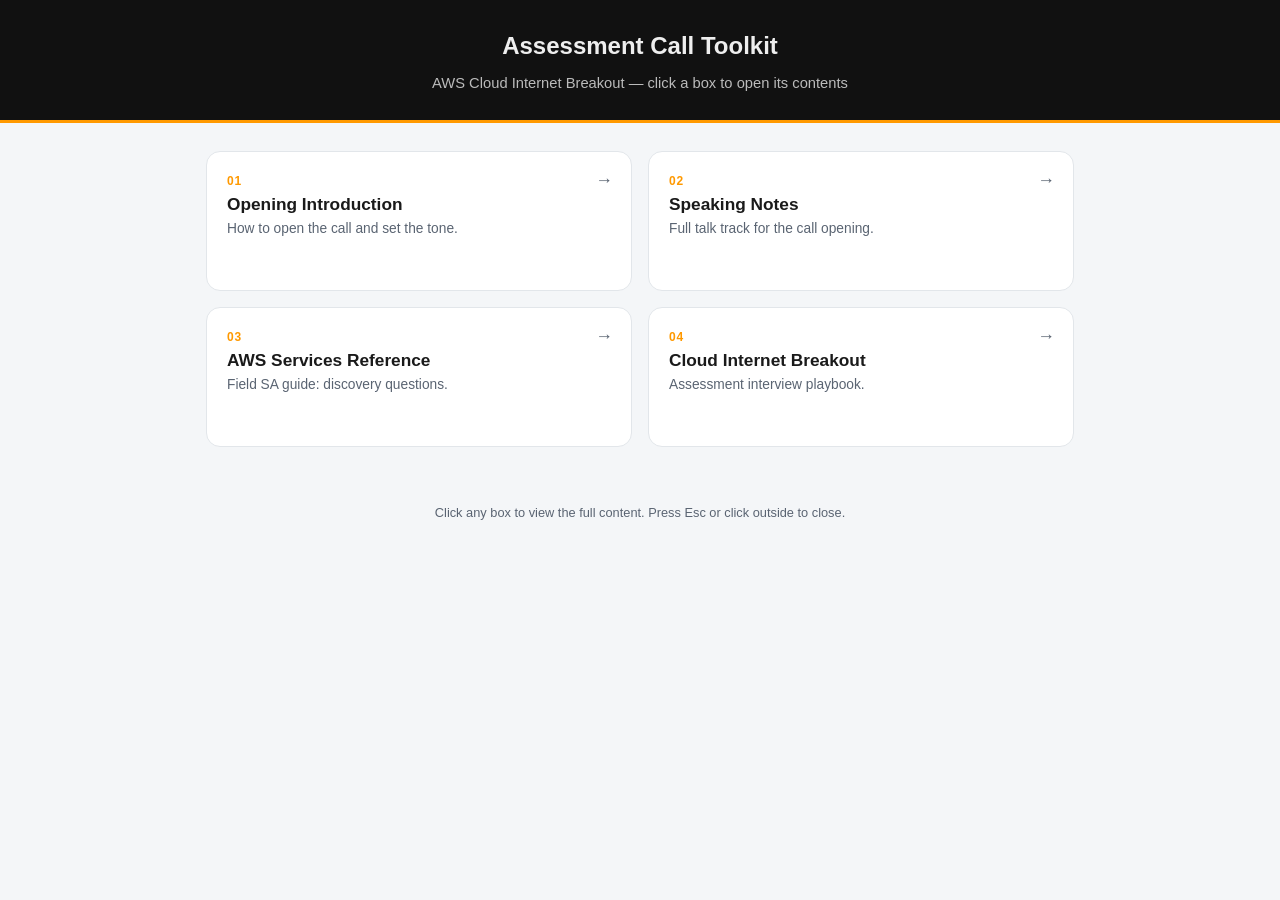
==== index.html @ 27d651ba "Add assessment call toolkit static site Co-Authored-By: Claude Sonnet 5 <noreply@anthropic.com>" ====
<!DOCTYPE html>
<html lang="en">
<head>
<meta charset="UTF-8">
<meta name="viewport" content="width=device-width, initial-scale=1, viewport-fit=cover">
<title>Assessment Call Toolkit</title>
<link rel="stylesheet" href="css/style.css">
</head>
<body>

<header>
  <h1>Assessment Call Toolkit</h1>
  <p>AWS Cloud Internet Breakout &mdash; click a box to open its contents</p>
</header>

<div class="wrap">
  <div class="grid" id="grid">
    <button class="box" data-key="intro" type="button">
      <span class="box-num">01</span>
      <span class="box-title">Opening Introduction</span>
      <span class="box-desc">How to open the call and set the tone.</span>
      <span class="box-arrow" aria-hidden="true">&#8594;</span>
    </button>
    <button class="box" data-key="notes" type="button">
      <span class="box-num">02</span>
      <span class="box-title">Speaking Notes</span>
      <span class="box-desc">Full talk track for the call opening.</span>
      <span class="box-arrow" aria-hidden="true">&#8594;</span>
    </button>
    <button class="box" data-key="aws-services" type="button">
      <span class="box-num">03</span>
      <span class="box-title">AWS Services Reference</span>
      <span class="box-desc">Field SA guide: discovery questions.</span>
      <span class="box-arrow" aria-hidden="true">&#8594;</span>
    </button>
    <button class="box" data-key="breakout" type="button">
      <span class="box-num">04</span>
      <span class="box-title">Cloud Internet Breakout</span>
      <span class="box-desc">Assessment interview playbook.</span>
      <span class="box-arrow" aria-hidden="true">&#8594;</span>
    </button>
  </div>
</div>

<footer>Click any box to view the full content. Press Esc or click outside to close.</footer>

<div class="overlay" id="overlay" hidden>
  <div class="panel">
    <div class="panel-bar">
      <h2 id="panel-title">&nbsp;</h2>
      <button class="close-btn" id="closeBtn" type="button">Close &#10005;</button>
    </div>
    <iframe id="contentFrame" title="Content"></iframe>
  </div>
</div>

<script src="js/main.js"></script>
</body>
</html>
---- css/style.css ----
:root {
  --bg: #f4f6f8;
  --fg: #1a1a1a;
  --muted: #5a6472;
  --accent: #FF9900;
  --card-bg: #ffffff;
  --card-border: #e2e6ea;
  --header-bg: #111;
  --header-fg: #eee;
  --overlay-bg: rgba(10, 12, 16, 0.72);
  --panel-bg: #ffffff;
  padding-top: env(safe-area-inset-top, 0px);
  padding-bottom: env(safe-area-inset-bottom, 0px);
  box-sizing: border-box;
}

@media (prefers-color-scheme: dark) {
  :root:not([data-theme="light"]) {
    --bg: #0f1216;
    --fg: #e8e8e8;
    --muted: #a0a0a0;
    --card-bg: #1a1f27;
    --card-border: #2a313c;
    --panel-bg: #14181f;
  }
}

:root[data-theme="dark"] {
  --bg: #0f1216;
  --fg: #e8e8e8;
  --muted: #a0a0a0;
  --card-bg: #1a1f27;
  --card-border: #2a313c;
  --panel-bg: #14181f;
}

* { box-sizing: border-box; }
html, body { height: 100%; }

body {
  margin: 0;
  background: var(--bg);
  color: var(--fg);
  font-family: -apple-system, BlinkMacSystemFont, "Segoe UI", Roboto, Helvetica, Arial, sans-serif;
  line-height: 1.5;
}

header {
  background: var(--header-bg);
  color: var(--header-fg);
  padding: calc(28px + env(safe-area-inset-top, 0px)) 16px 26px;
  text-align: center;
  border-bottom: 3px solid var(--accent);
}

header h1 { margin: 0; font-size: 1.5rem; }
header p { margin: 8px 0 0; color: #bbb; font-size: 0.92rem; }

.wrap { max-width: 900px; margin: 0 auto; padding: 28px 16px 48px; }

.grid {
  display: grid;
  grid-template-columns: repeat(2, 1fr);
  gap: 16px;
}

@media (max-width: 560px) {
  .grid { grid-template-columns: 1fr; }
}

.box {
  display: flex;
  flex-direction: column;
  align-items: flex-start;
  gap: 6px;
  text-align: left;
  background: var(--card-bg);
  border: 1px solid var(--card-border);
  border-radius: 14px;
  padding: 22px 20px;
  cursor: pointer;
  font-family: inherit;
  color: inherit;
  position: relative;
  min-height: 140px;
  transition: transform 0.15s ease, box-shadow 0.15s ease, border-color 0.15s ease;
}

.box:hover, .box:focus-visible {
  transform: translateY(-2px);
  border-color: var(--accent);
  box-shadow: 0 8px 20px rgba(0,0,0,0.10);
  outline: none;
}

.box-num {
  font-size: 0.75rem;
  font-weight: 700;
  letter-spacing: 0.06em;
  color: var(--accent);
}

.box-title { font-size: 1.08rem; font-weight: 600; }
.box-desc { font-size: 0.86rem; color: var(--muted); }

.box-arrow {
  position: absolute;
  top: 18px;
  right: 18px;
  color: var(--muted);
  font-size: 1.1rem;
}

.overlay {
  position: fixed;
  inset: 0;
  background: var(--overlay-bg);
  display: flex;
  align-items: center;
  justify-content: center;
  padding: 16px;
  padding-top: calc(16px + env(safe-area-inset-top, 0px));
  padding-bottom: calc(16px + env(safe-area-inset-bottom, 0px));
  z-index: 100;
}

.overlay[hidden] { display: none; }

.panel {
  background: var(--panel-bg);
  border-radius: 14px;
  width: 100%;
  max-width: 960px;
  height: 100%;
  max-height: 880px;
  display: flex;
  flex-direction: column;
  overflow: hidden;
  box-shadow: 0 20px 60px rgba(0,0,0,0.35);
}

.panel-bar {
  display: flex;
  align-items: center;
  justify-content: space-between;
  padding: 12px 16px;
  background: var(--header-bg);
  color: var(--header-fg);
  border-bottom: 3px solid var(--accent);
  flex-shrink: 0;
}

.panel-bar h2 { margin: 0; font-size: 1rem; }

.close-btn {
  background: transparent;
  border: 1px solid #555;
  color: #eee;
  border-radius: 8px;
  padding: 6px 12px;
  font-size: 0.85rem;
  cursor: pointer;
}

.close-btn:hover { border-color: var(--accent); color: var(--accent); }

.panel iframe {
  flex: 1;
  width: 100%;
  border: 0;
  background: var(--panel-bg);
}

footer {
  text-align: center;
  color: var(--muted);
  font-size: 0.8rem;
  padding: 8px 16px calc(24px + env(safe-area-inset-bottom, 0px));
}
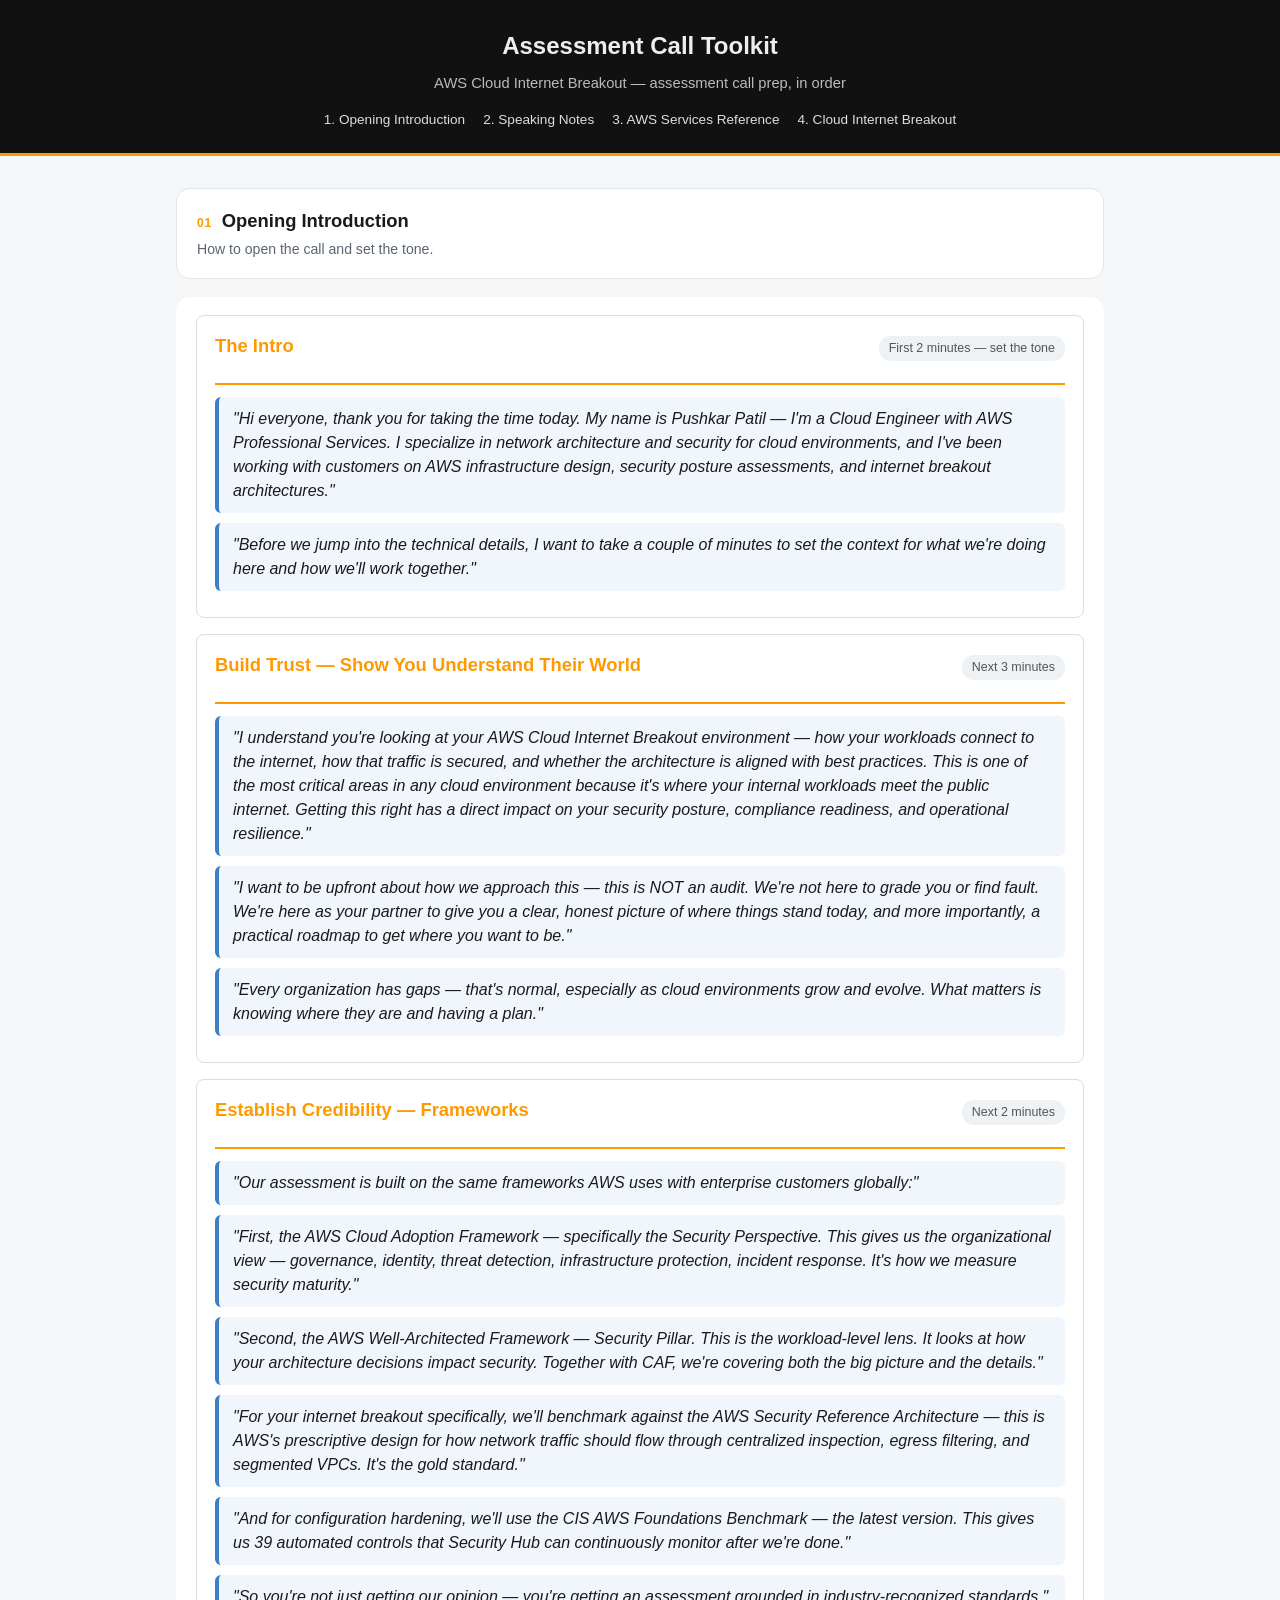
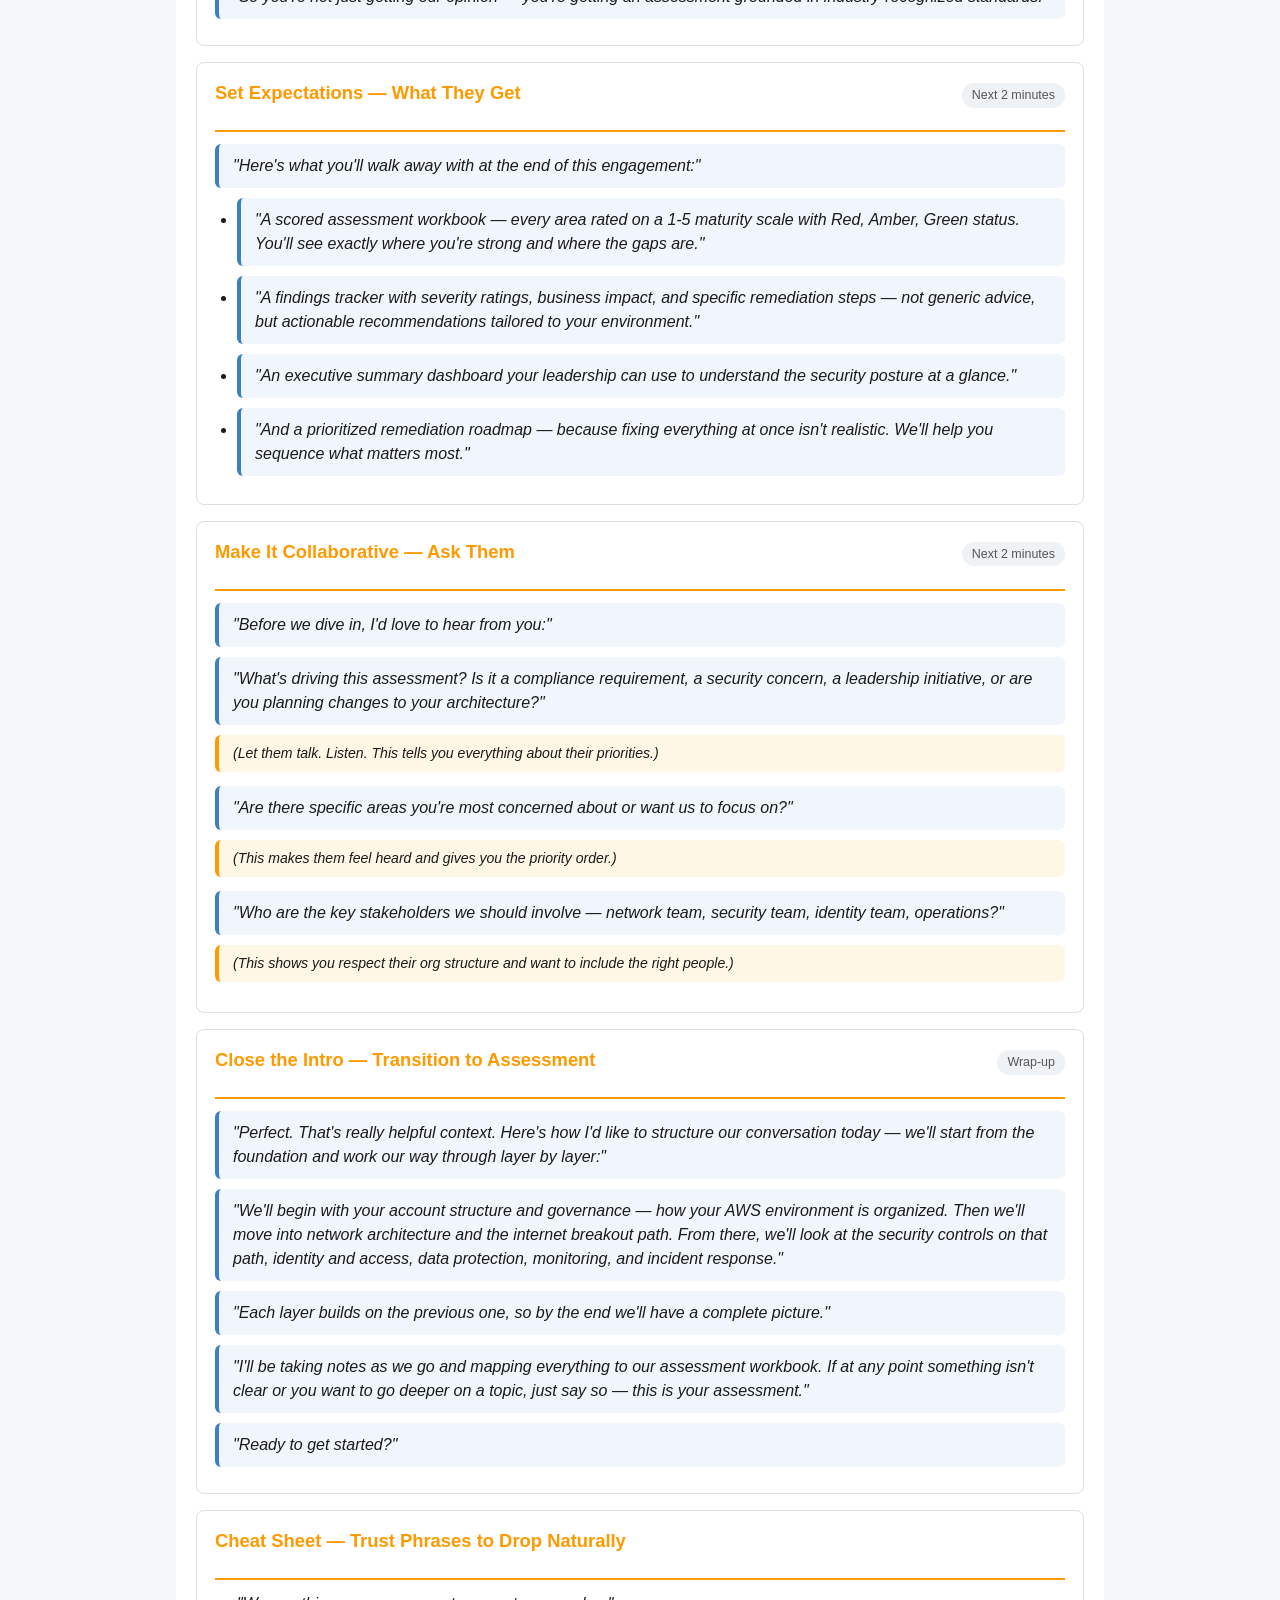
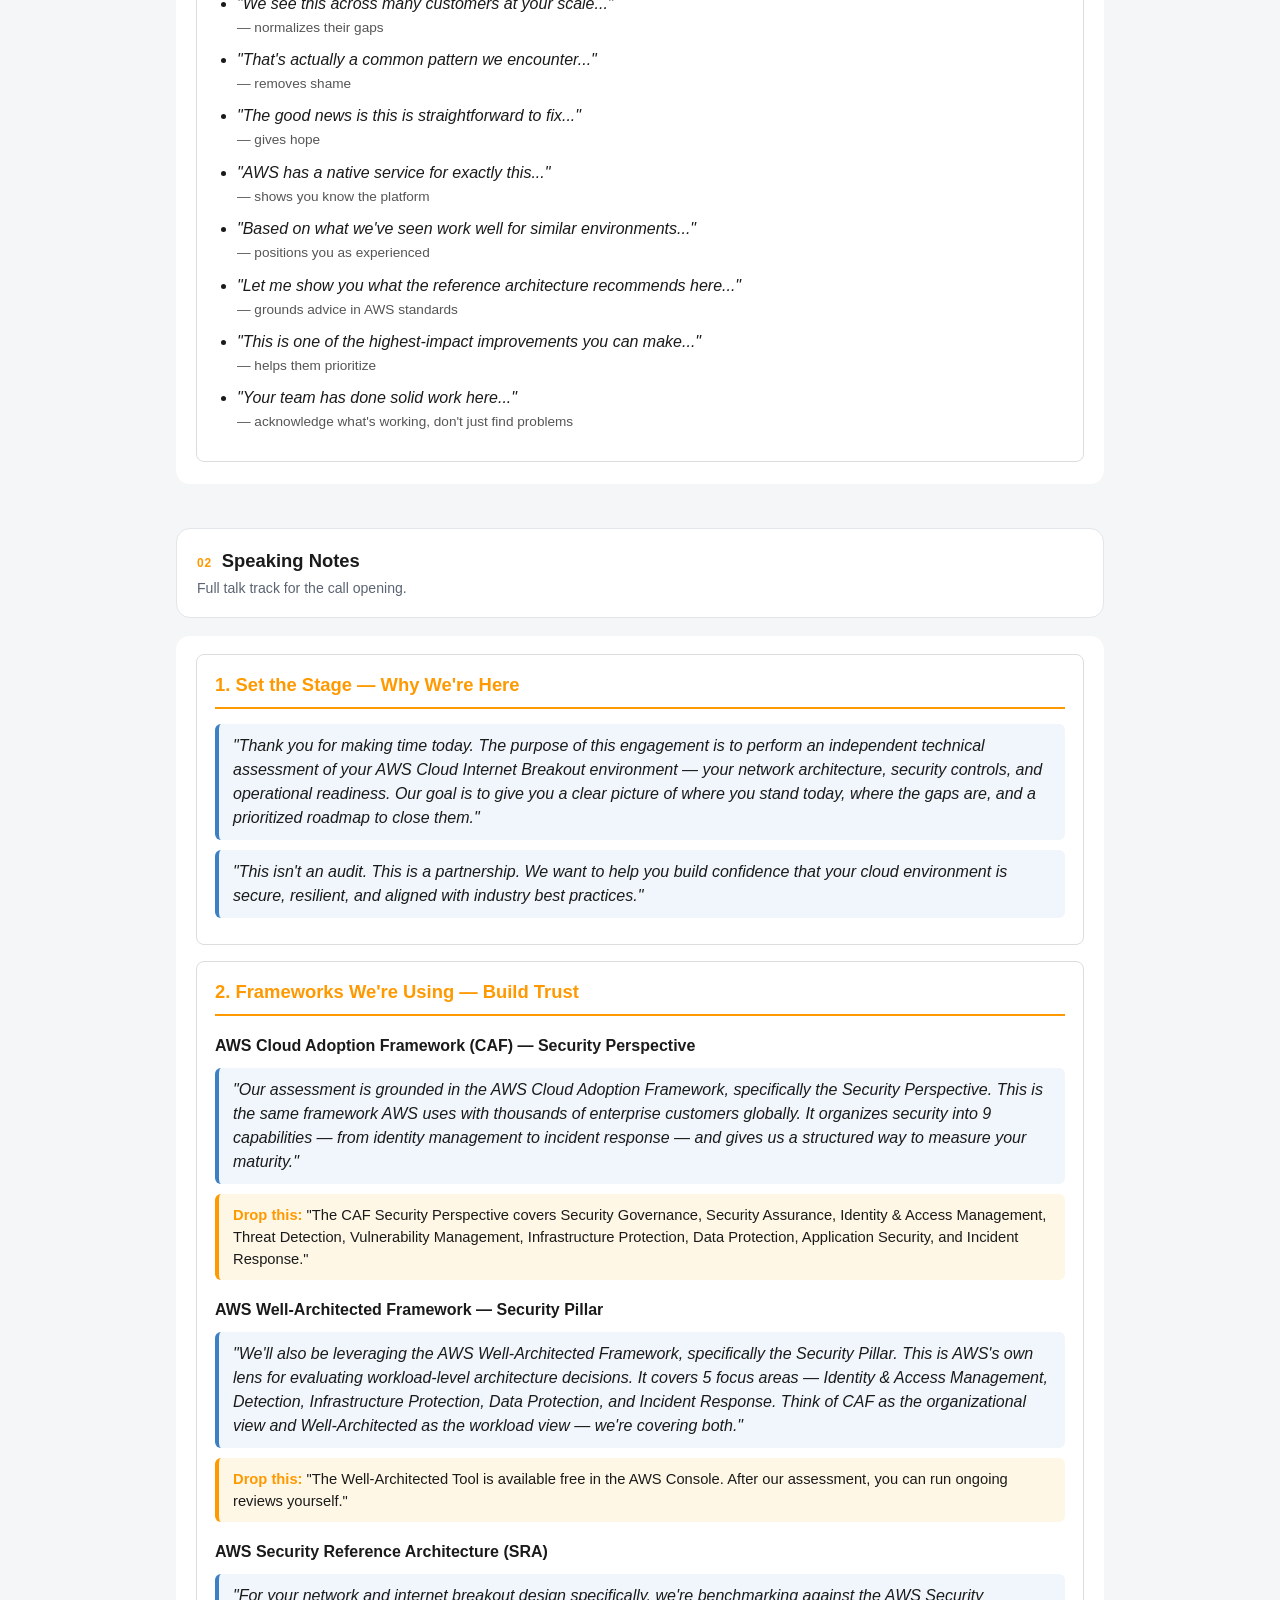
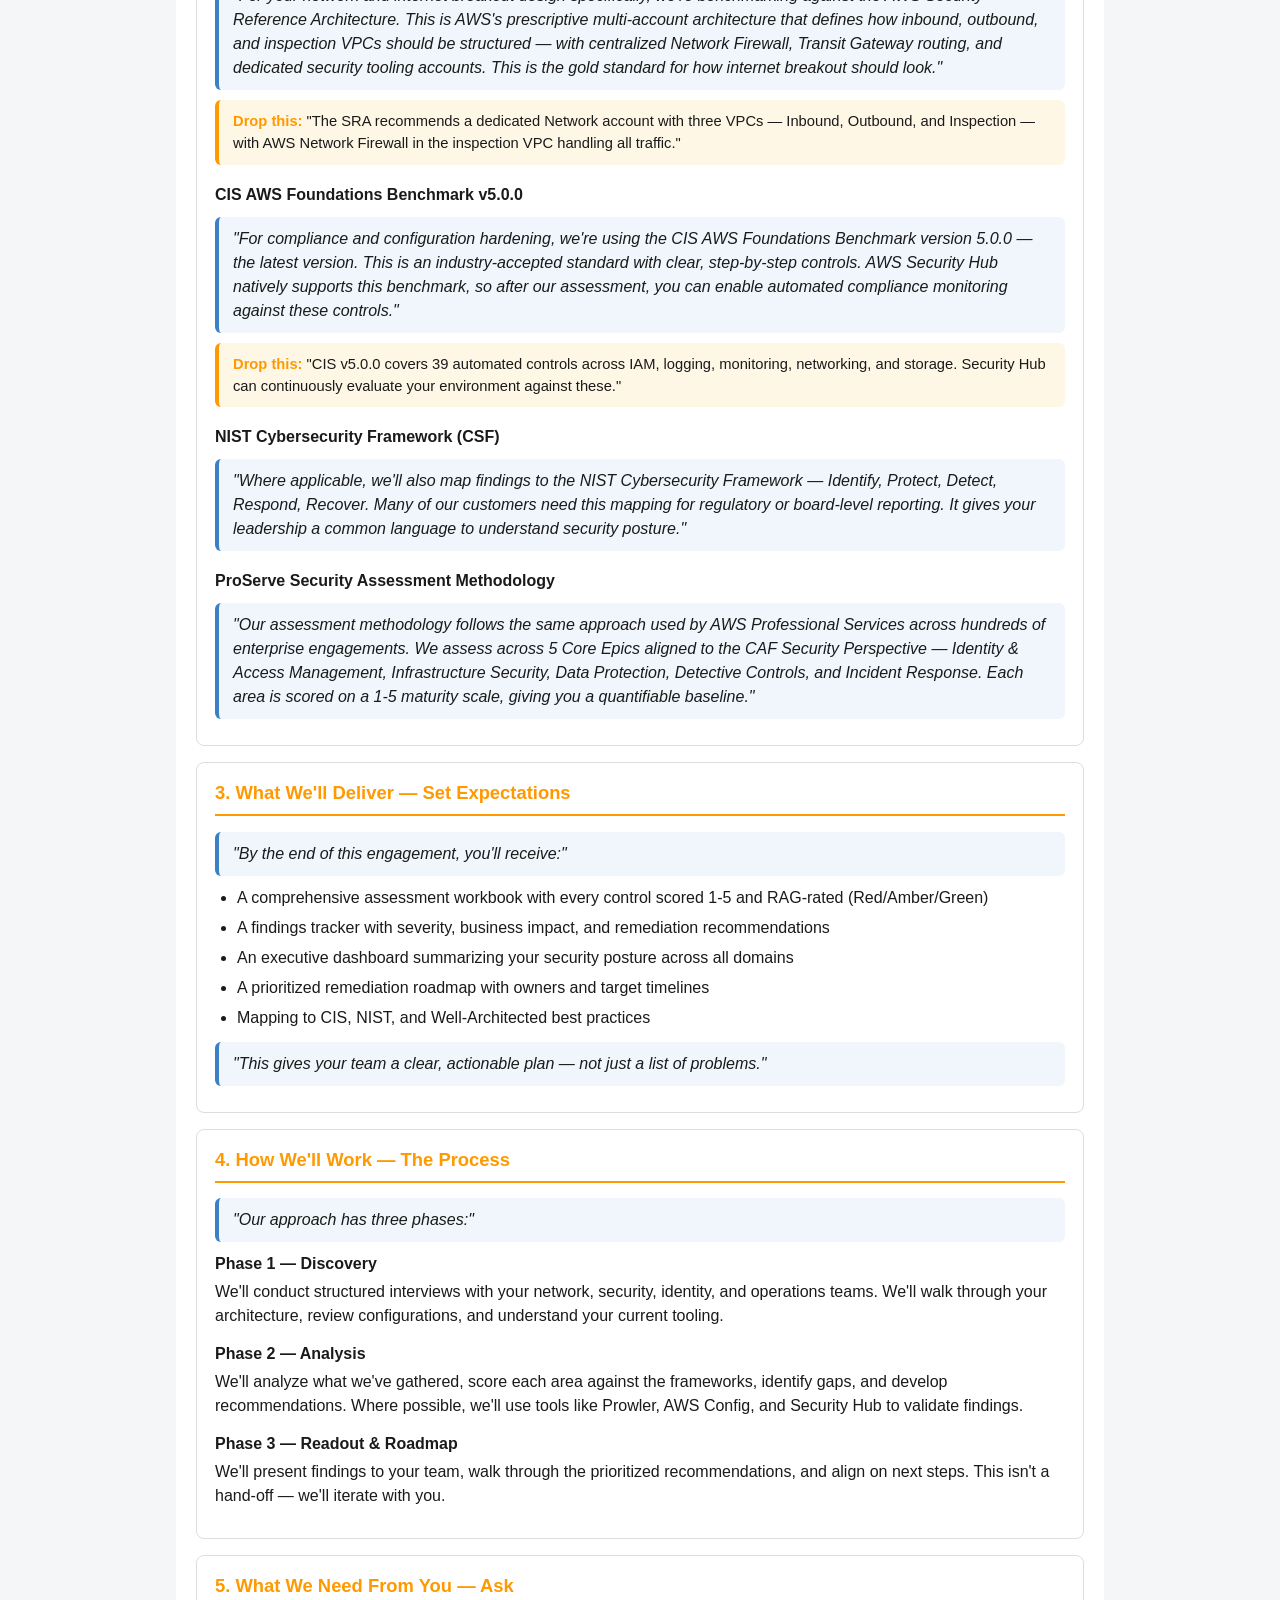
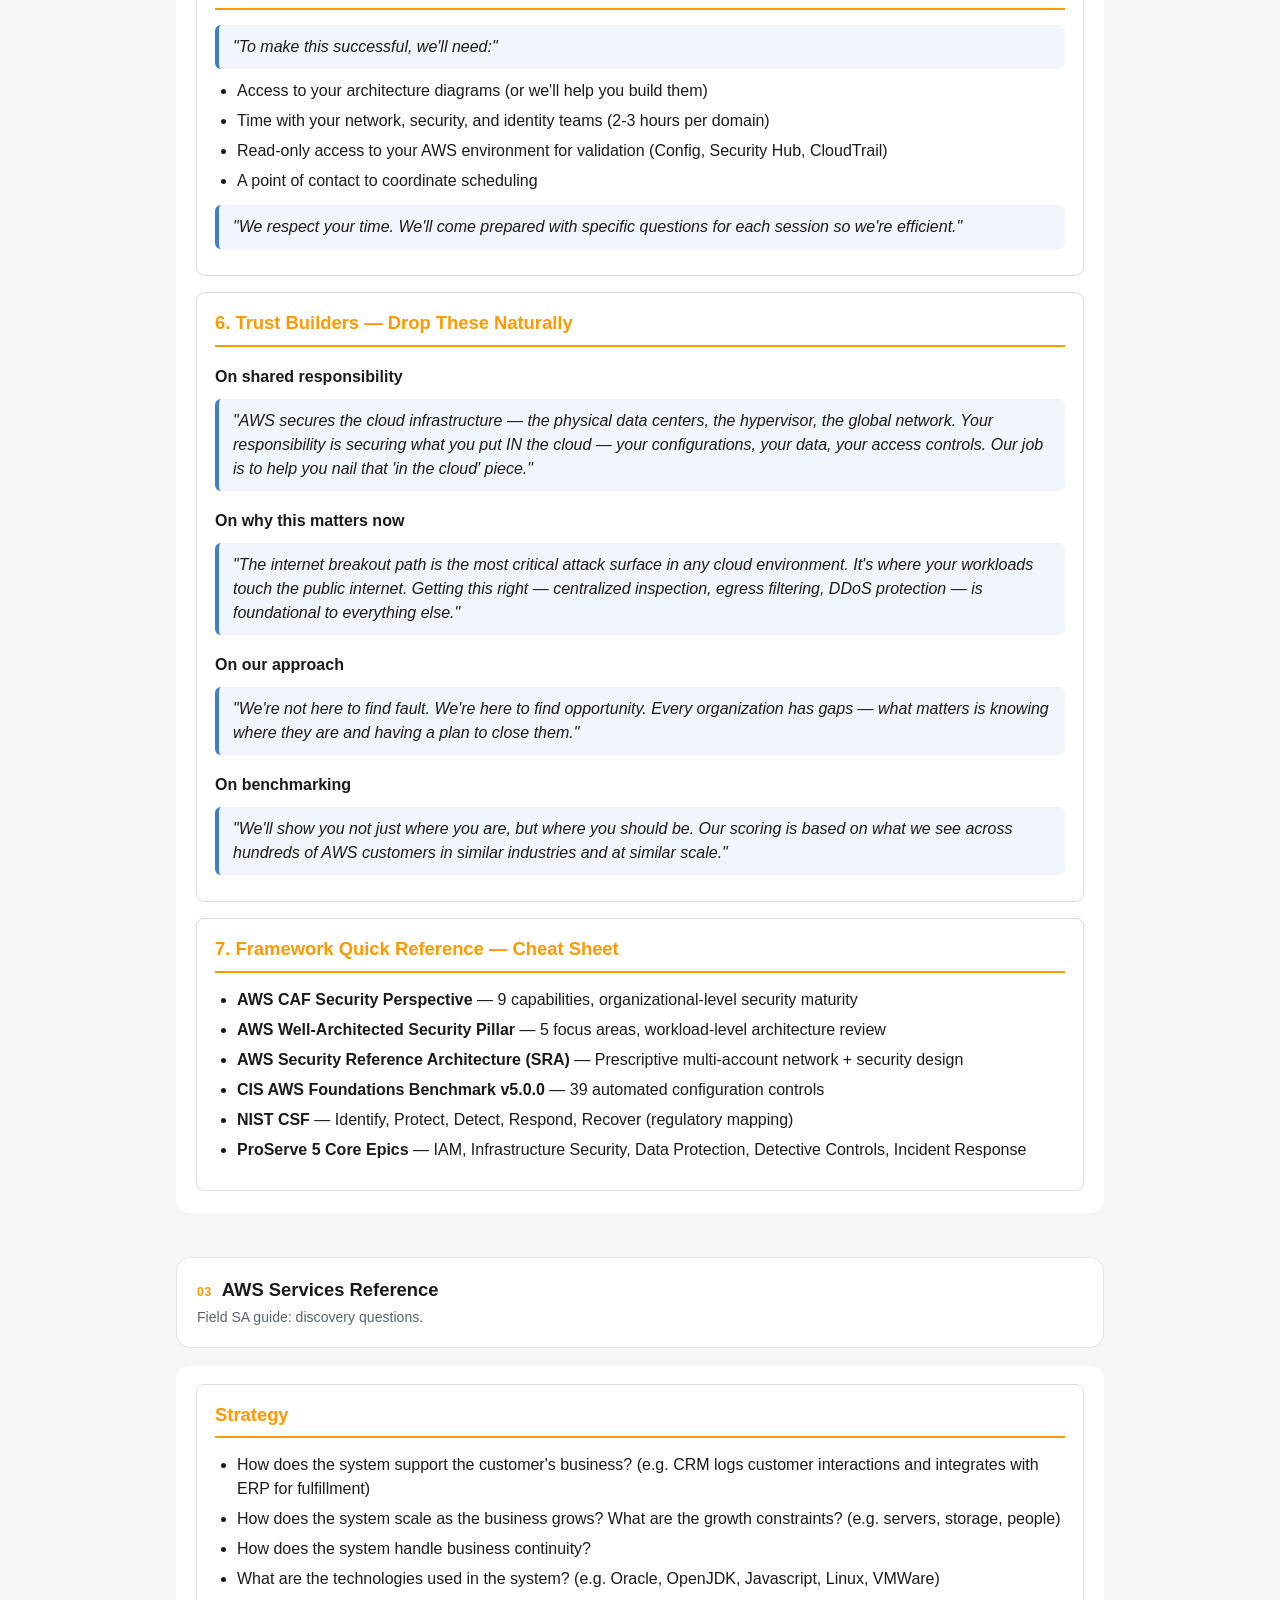
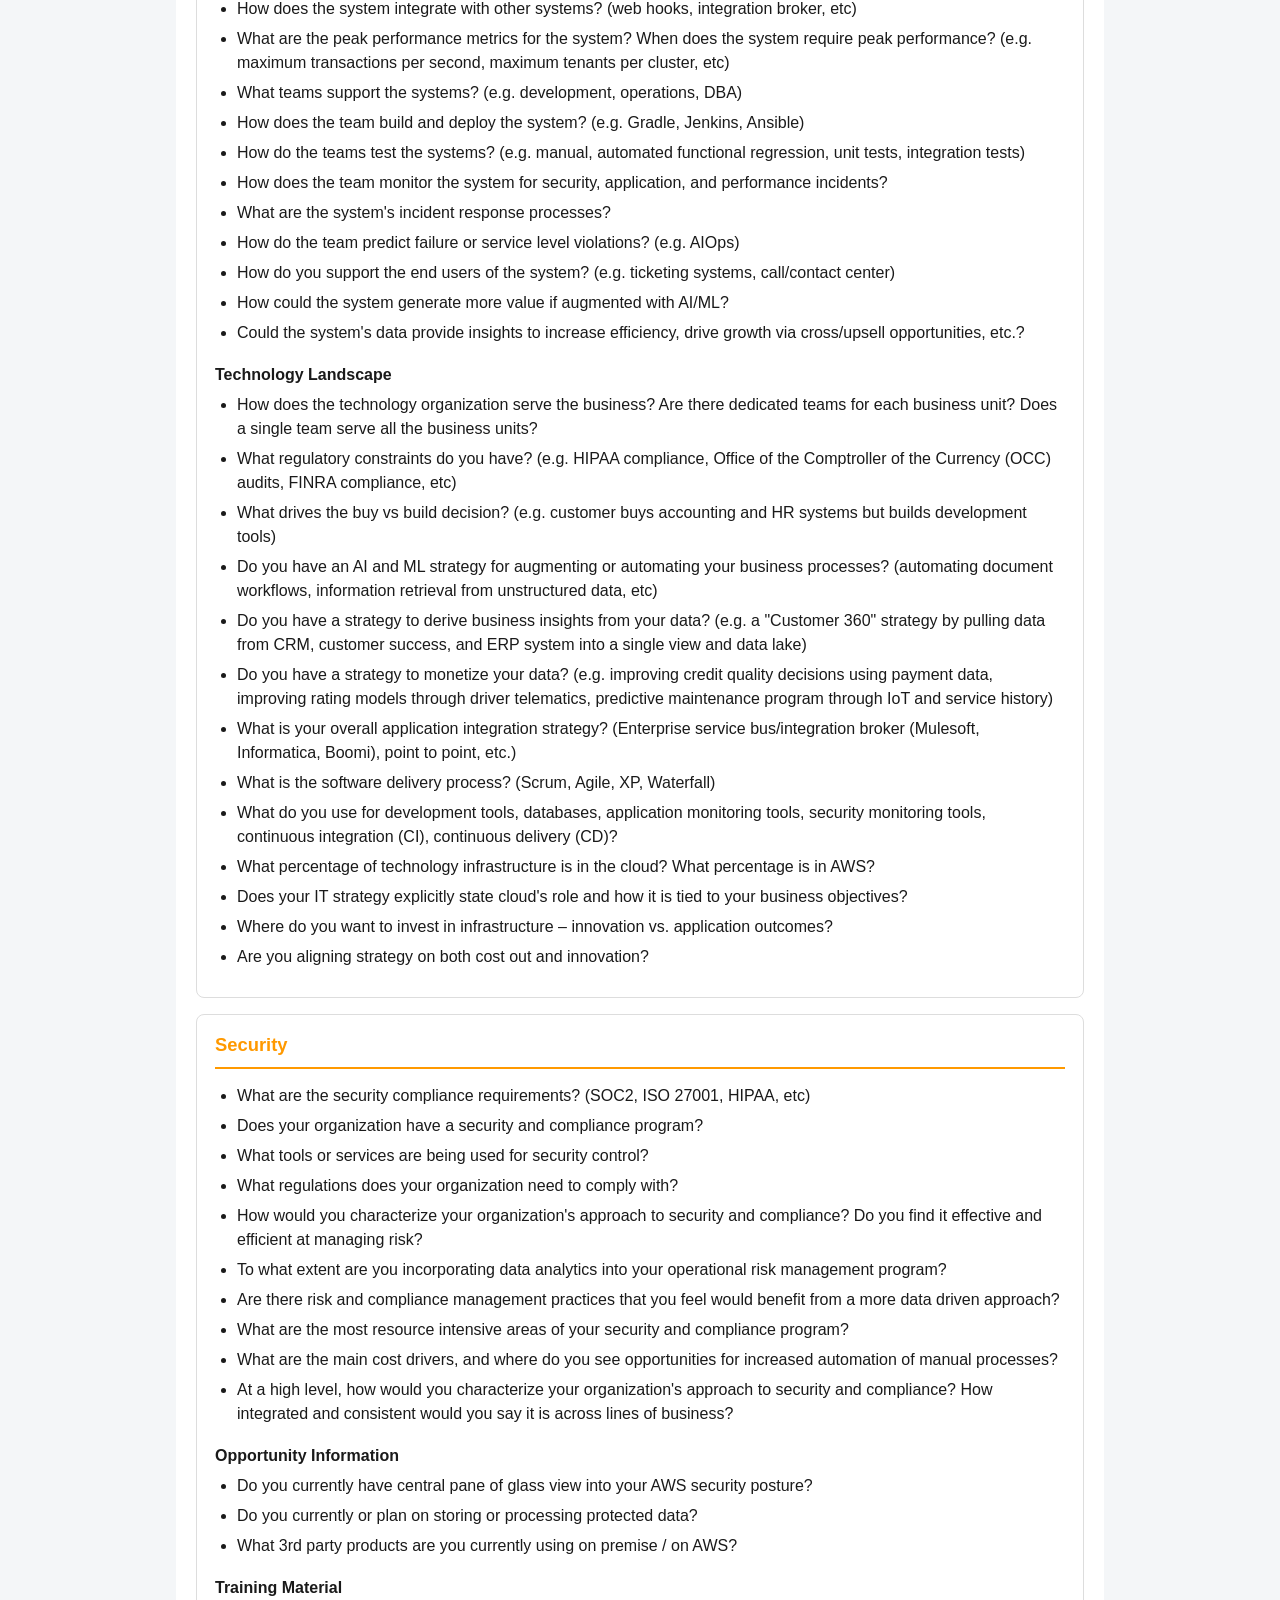
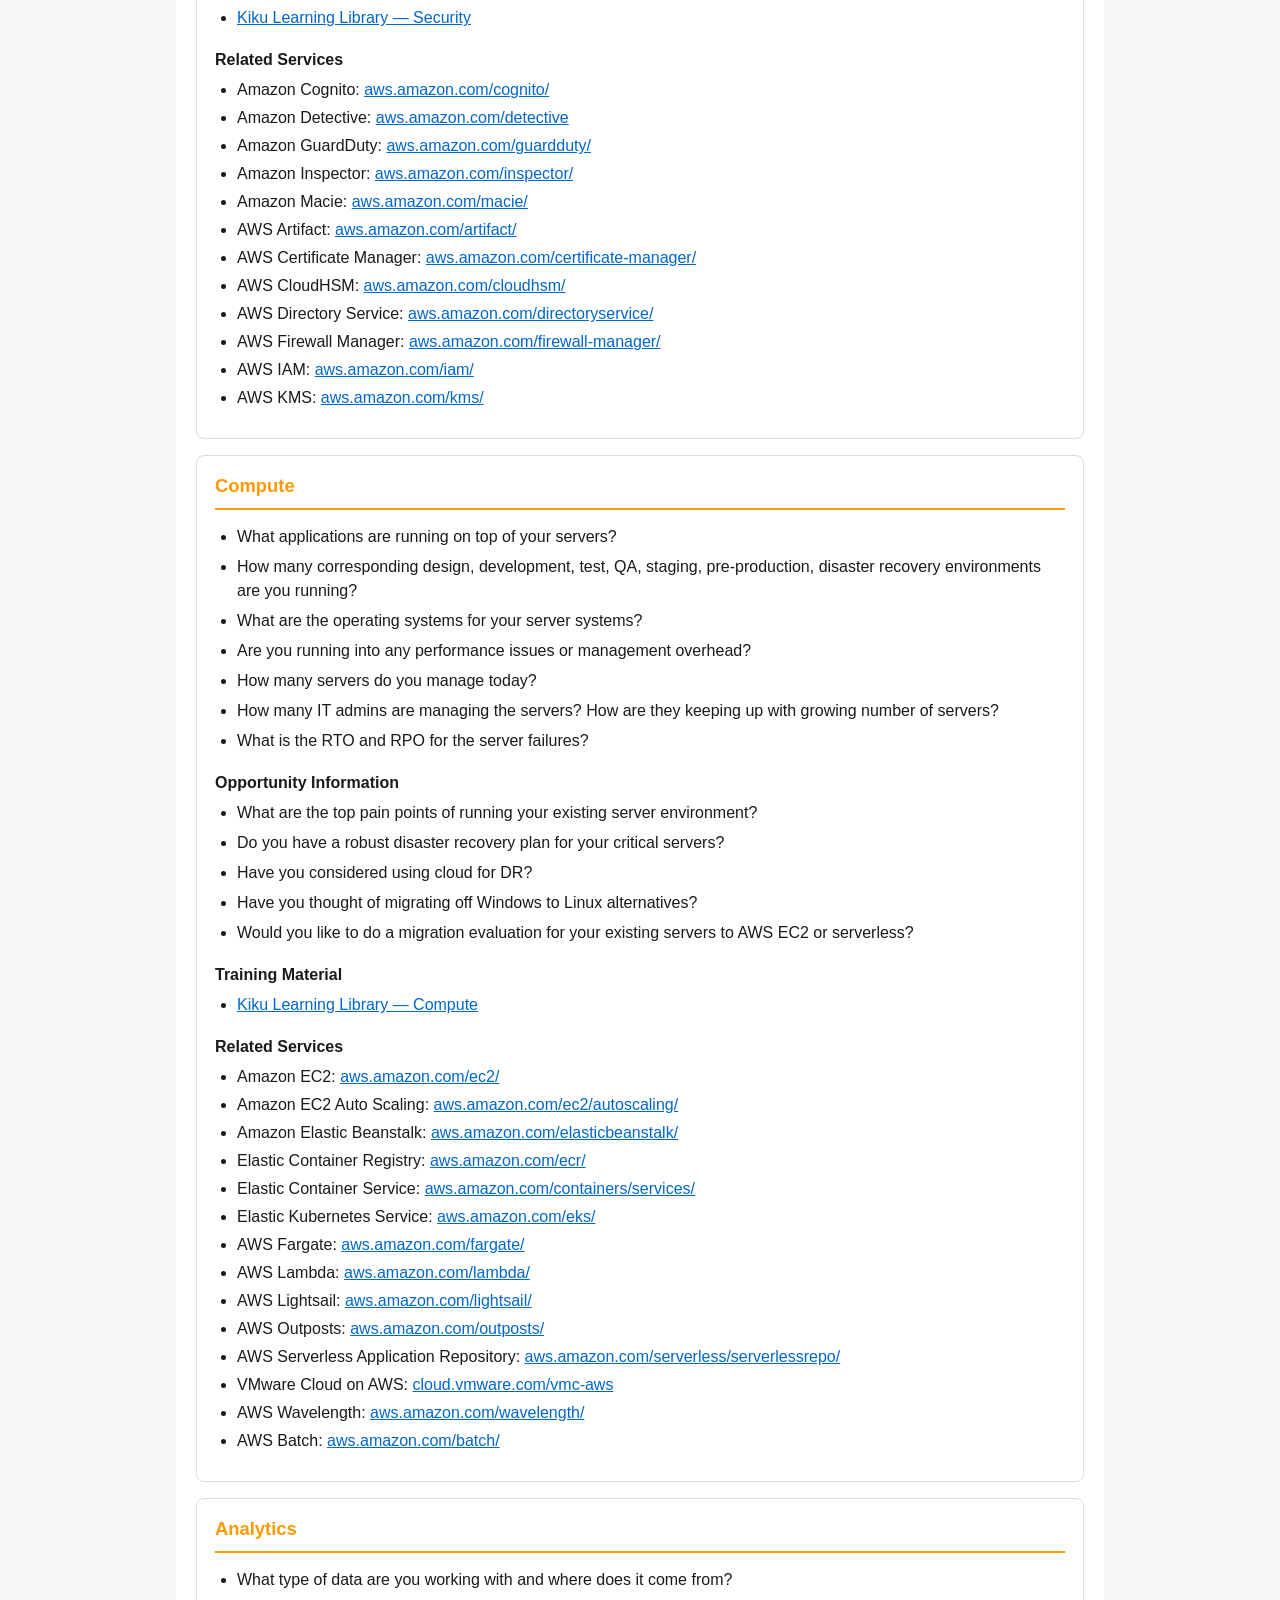
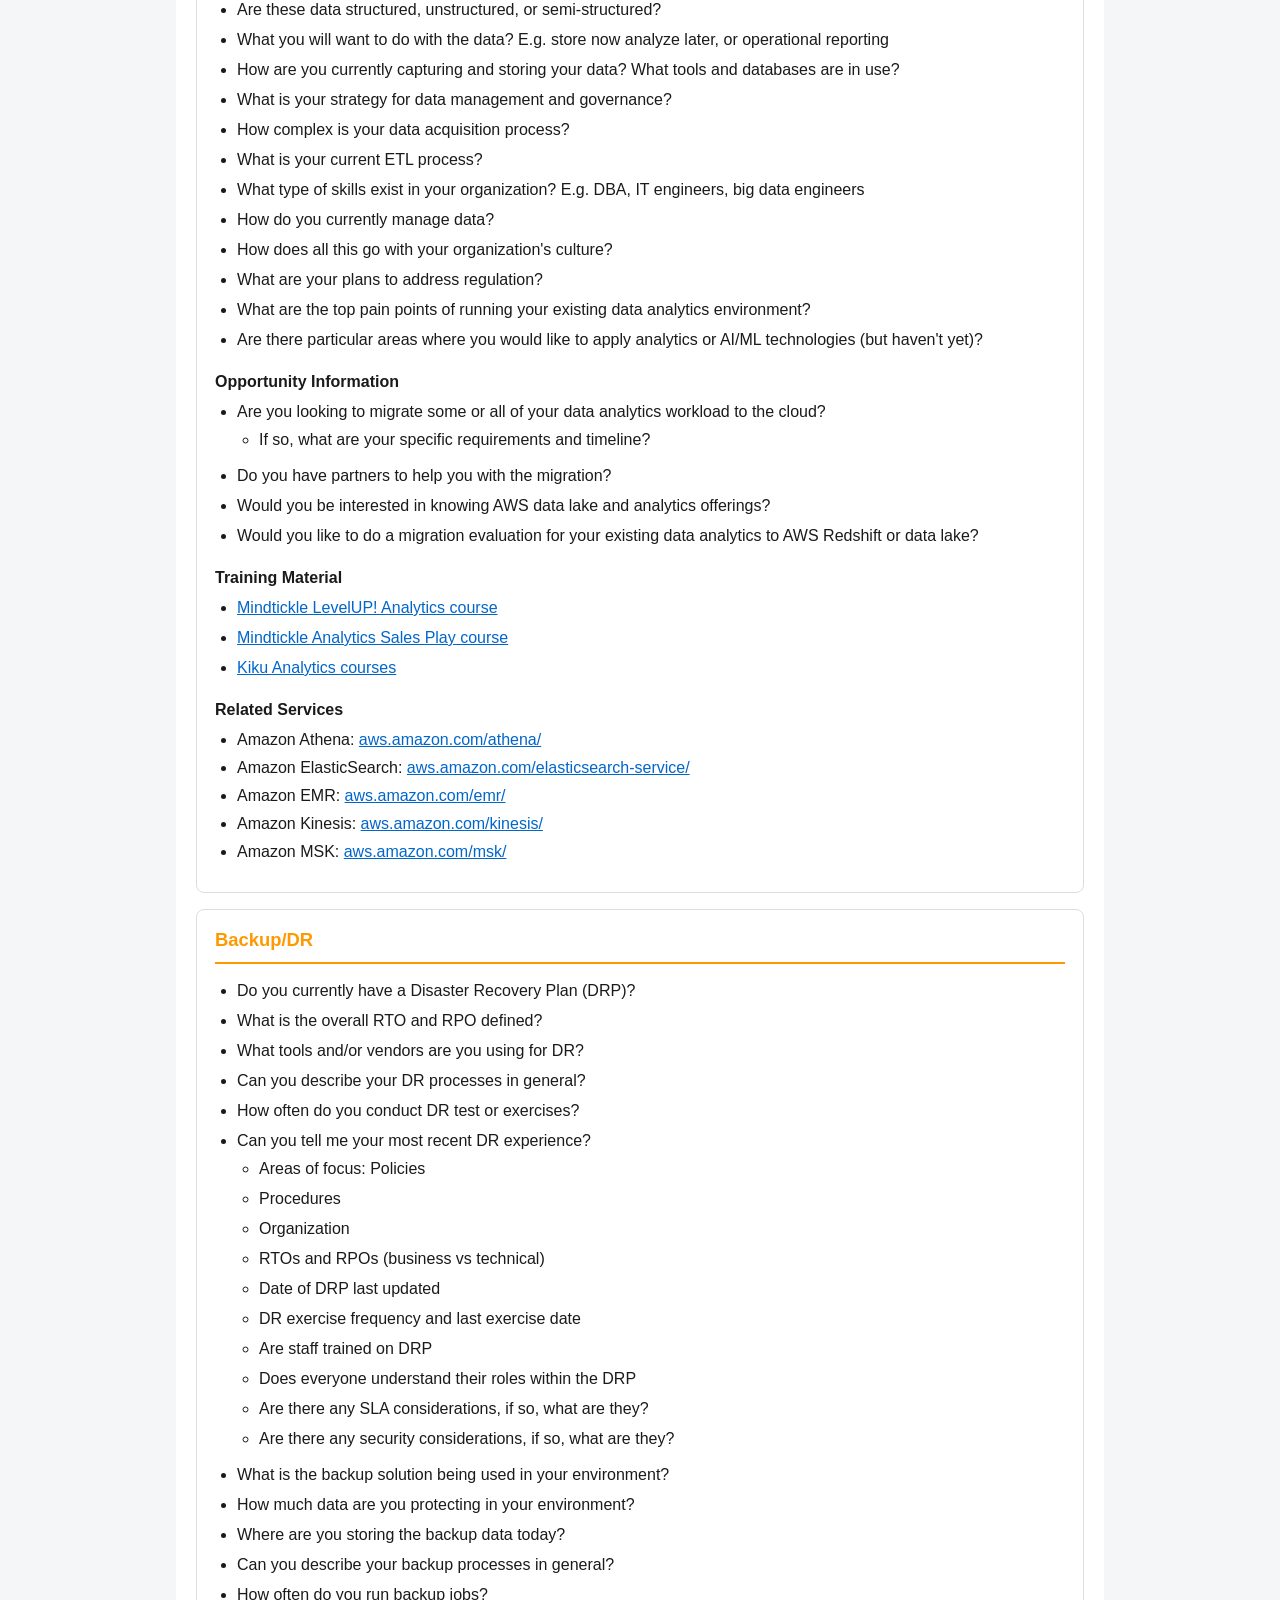
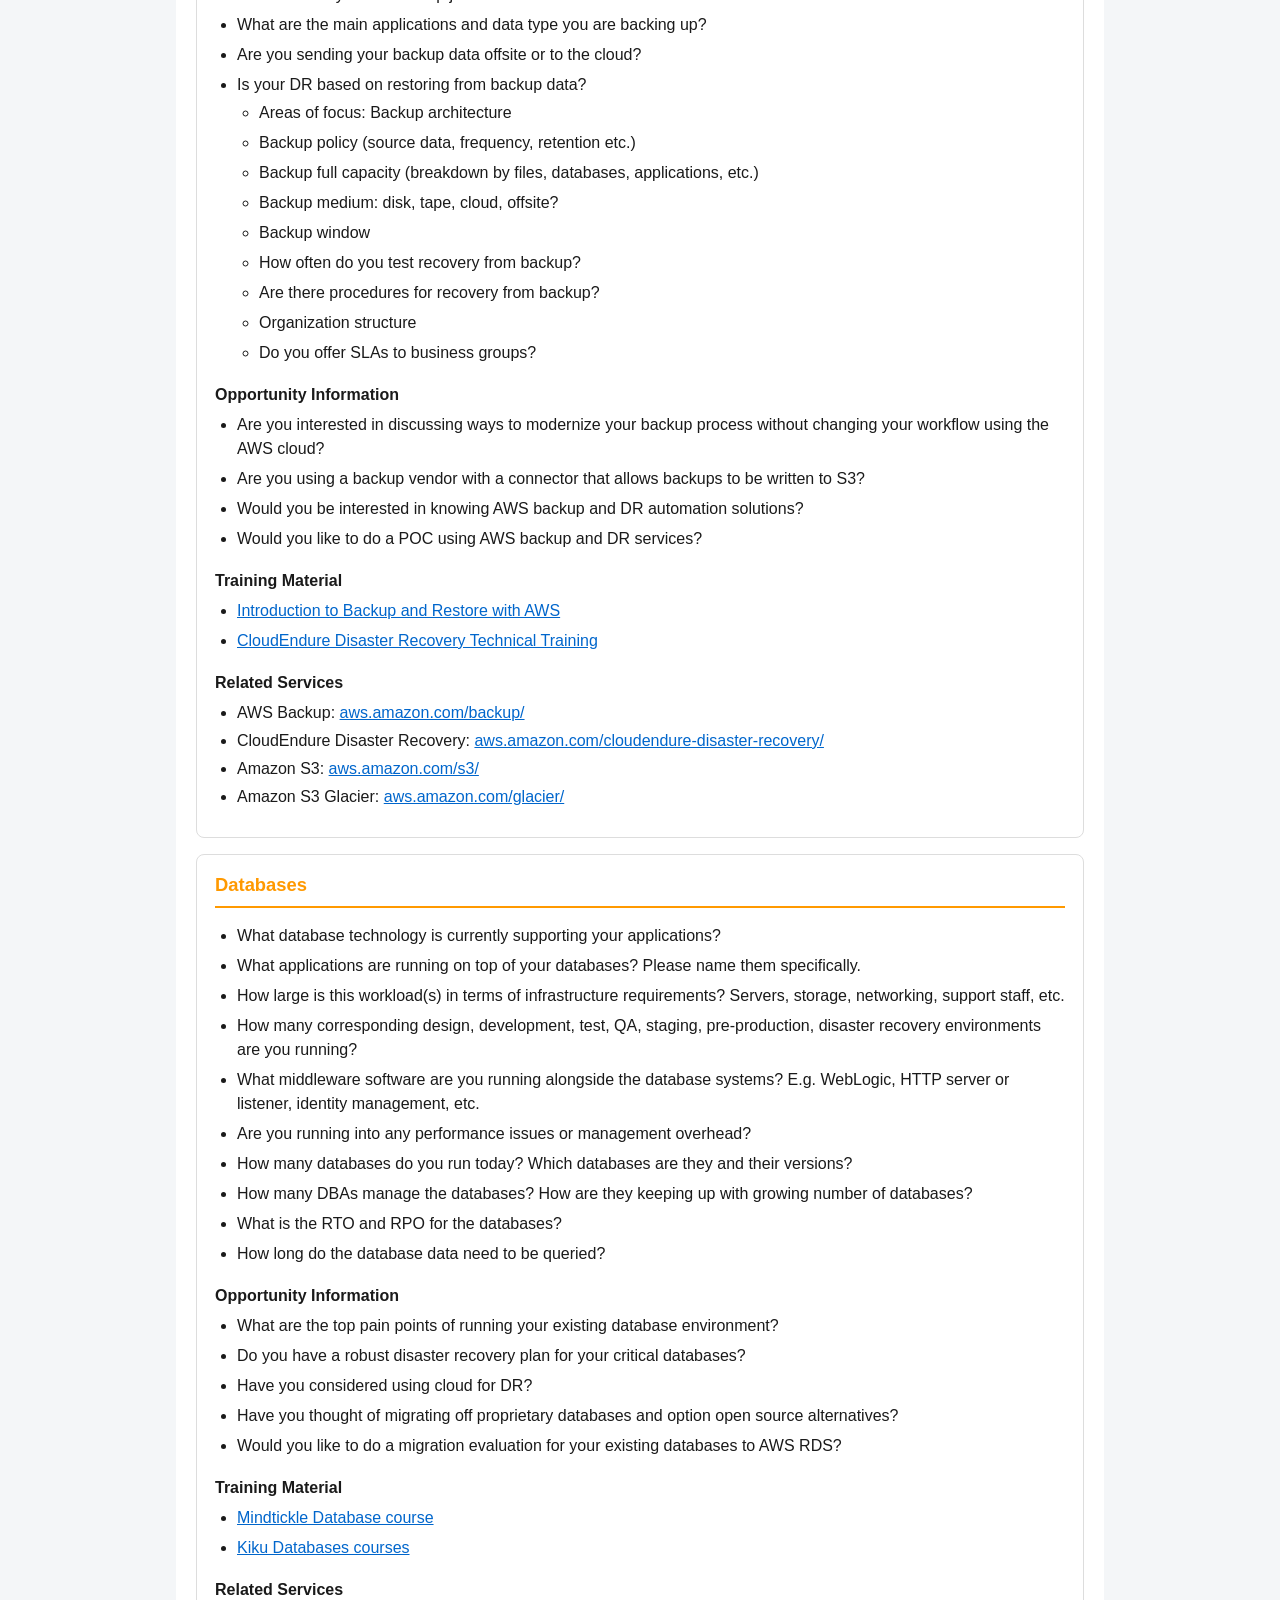
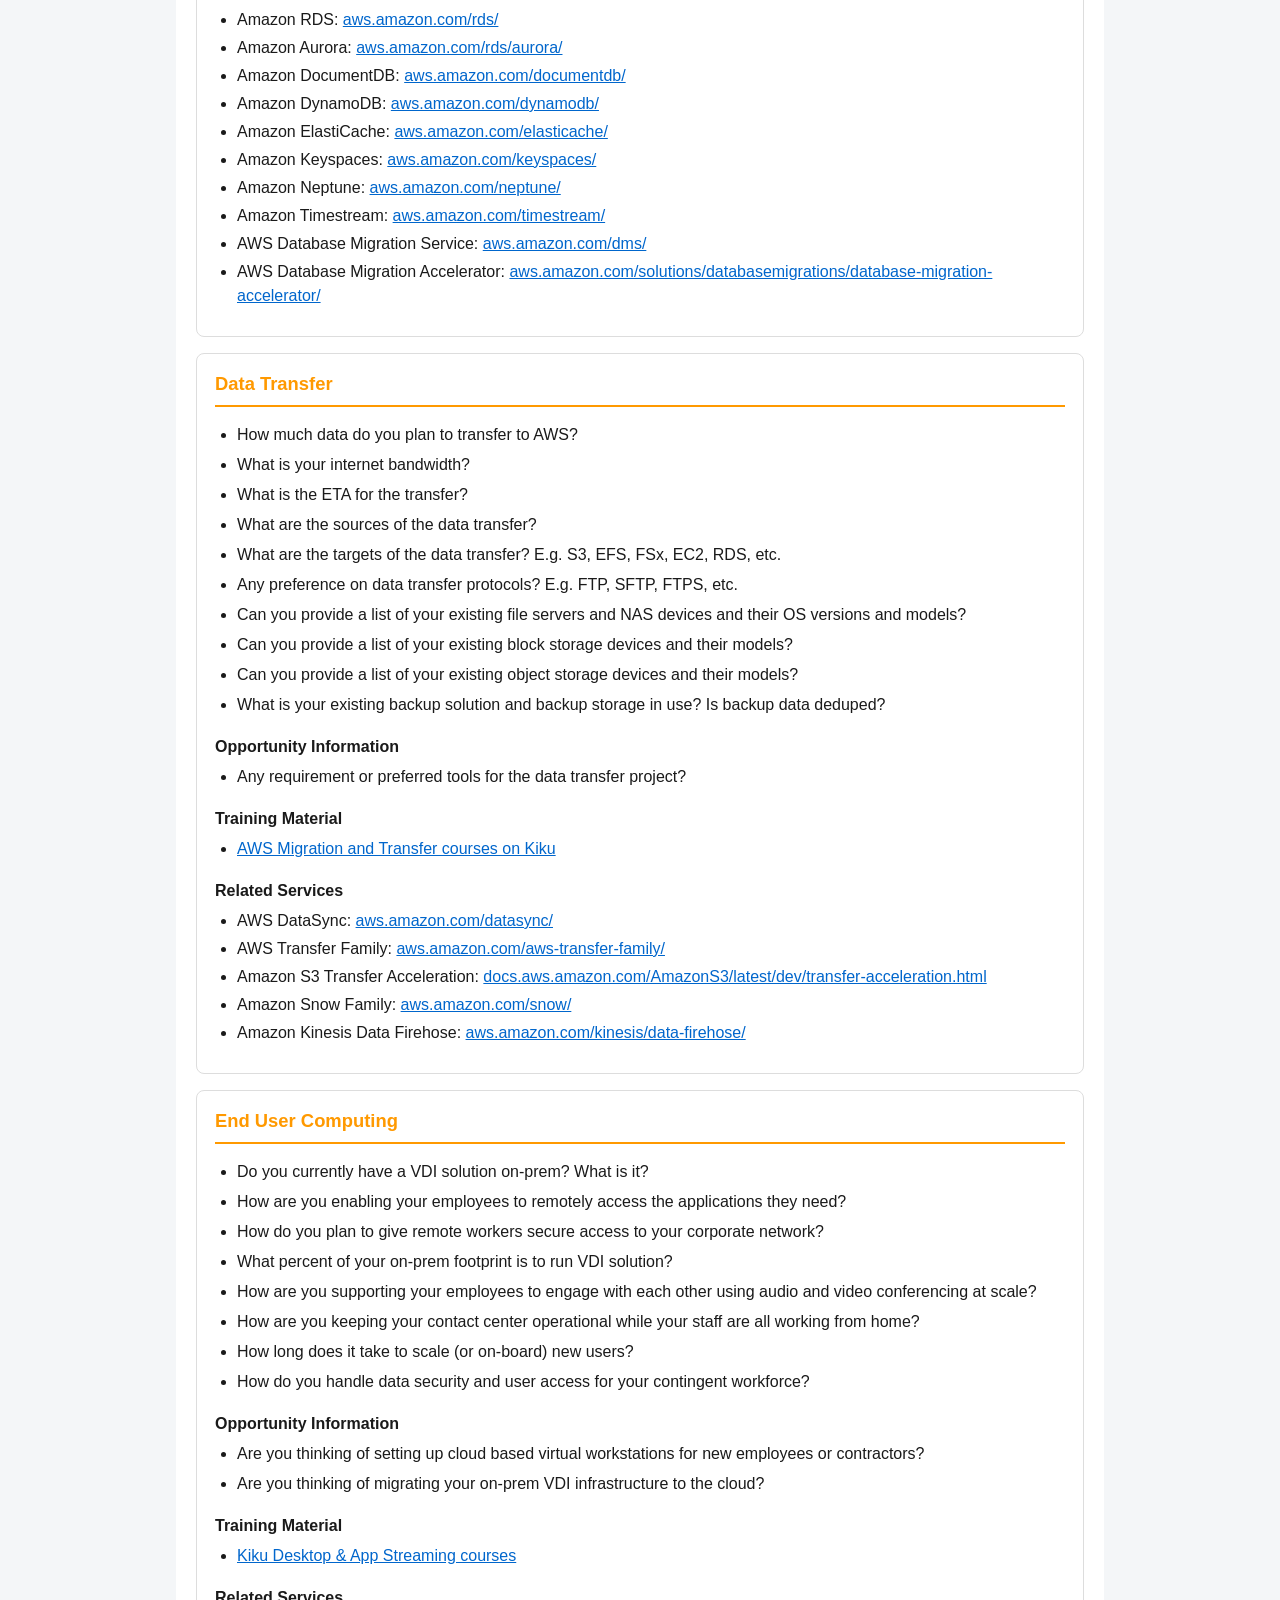
==== commit c168f76d: "Inline all section content directly on the page Replace the click-to-open box/iframe interaction wit" ====
--- a/index.html
+++ b/index.html
@@ -8,52 +8,960 @@
 </head>
 <body>
 
-<header>
+<header class="site-header">
   <h1>Assessment Call Toolkit</h1>
-  <p>AWS Cloud Internet Breakout &mdash; click a box to open its contents</p>
+  <p>AWS Cloud Internet Breakout &mdash; assessment call prep, in order</p>
+  <nav class="quicknav">
+    <a href="#intro">1. Opening Introduction</a>
+    <a href="#notes">2. Speaking Notes</a>
+    <a href="#aws-services">3. AWS Services Reference</a>
+    <a href="#breakout">4. Cloud Internet Breakout</a>
+  </nav>
 </header>
 
 <div class="wrap">
-  <div class="grid" id="grid">
-    <button class="box" data-key="intro" type="button">
-      <span class="box-num">01</span>
-      <span class="box-title">Opening Introduction</span>
-      <span class="box-desc">How to open the call and set the tone.</span>
-      <span class="box-arrow" aria-hidden="true">&#8594;</span>
-    </button>
-    <button class="box" data-key="notes" type="button">
-      <span class="box-num">02</span>
-      <span class="box-title">Speaking Notes</span>
-      <span class="box-desc">Full talk track for the call opening.</span>
-      <span class="box-arrow" aria-hidden="true">&#8594;</span>
-    </button>
-    <button class="box" data-key="aws-services" type="button">
-      <span class="box-num">03</span>
-      <span class="box-title">AWS Services Reference</span>
-      <span class="box-desc">Field SA guide: discovery questions.</span>
-      <span class="box-arrow" aria-hidden="true">&#8594;</span>
-    </button>
-    <button class="box" data-key="breakout" type="button">
-      <span class="box-num">04</span>
-      <span class="box-title">Cloud Internet Breakout</span>
-      <span class="box-desc">Assessment interview playbook.</span>
-      <span class="box-arrow" aria-hidden="true">&#8594;</span>
-    </button>
+
+  <section class="block" id="intro">
+    <div class="block-head">
+      <h2><span class="block-num">01</span> Opening Introduction</h2>
+      <p class="block-desc">How to open the call and set the tone.</p>
+    </div>
+    <div class="content-intro">
+      <div class="container">
+<!-- INTRO -->
+  <section class="panel" data-tab="intro">
+    <div class="panel-title-row">
+      <h2 class="panel-title">The Intro</h2>
+      <span class="time-badge">First 2 minutes — set the tone</span>
+    </div>
+    <blockquote>"Hi everyone, thank you for taking the time today. My name is Pushkar Patil — I'm a Cloud Engineer with AWS Professional Services. I specialize in network architecture and security for cloud environments, and I've been working with customers on AWS infrastructure design, security posture assessments, and internet breakout architectures."</blockquote>
+    <blockquote>"Before we jump into the technical details, I want to take a couple of minutes to set the context for what we're doing here and how we'll work together."</blockquote>
+  </section>
+
+  <!-- BUILD TRUST -->
+  <section class="panel" data-tab="trust">
+    <div class="panel-title-row">
+      <h2 class="panel-title">Build Trust — Show You Understand Their World</h2>
+      <span class="time-badge">Next 3 minutes</span>
+    </div>
+    <blockquote>"I understand you're looking at your AWS Cloud Internet Breakout environment — how your workloads connect to the internet, how that traffic is secured, and whether the architecture is aligned with best practices. This is one of the most critical areas in any cloud environment because it's where your internal workloads meet the public internet. Getting this right has a direct impact on your security posture, compliance readiness, and operational resilience."</blockquote>
+    <blockquote>"I want to be upfront about how we approach this — this is NOT an audit. We're not here to grade you or find fault. We're here as your partner to give you a clear, honest picture of where things stand today, and more importantly, a practical roadmap to get where you want to be."</blockquote>
+    <blockquote>"Every organization has gaps — that's normal, especially as cloud environments grow and evolve. What matters is knowing where they are and having a plan."</blockquote>
+  </section>
+
+  <!-- CREDIBILITY -->
+  <section class="panel" data-tab="credibility">
+    <div class="panel-title-row">
+      <h2 class="panel-title">Establish Credibility — Frameworks</h2>
+      <span class="time-badge">Next 2 minutes</span>
+    </div>
+    <blockquote>"Our assessment is built on the same frameworks AWS uses with enterprise customers globally:"</blockquote>
+    <blockquote>"First, the AWS Cloud Adoption Framework — specifically the Security Perspective. This gives us the organizational view — governance, identity, threat detection, infrastructure protection, incident response. It's how we measure security maturity."</blockquote>
+    <blockquote>"Second, the AWS Well-Architected Framework — Security Pillar. This is the workload-level lens. It looks at how your architecture decisions impact security. Together with CAF, we're covering both the big picture and the details."</blockquote>
+    <blockquote>"For your internet breakout specifically, we'll benchmark against the AWS Security Reference Architecture — this is AWS's prescriptive design for how network traffic should flow through centralized inspection, egress filtering, and segmented VPCs. It's the gold standard."</blockquote>
+    <blockquote>"And for configuration hardening, we'll use the CIS AWS Foundations Benchmark — the latest version. This gives us 39 automated controls that Security Hub can continuously monitor after we're done."</blockquote>
+    <blockquote>"So you're not just getting our opinion — you're getting an assessment grounded in industry-recognized standards."</blockquote>
+  </section>
+
+  <!-- EXPECTATIONS -->
+  <section class="panel" data-tab="expectations">
+    <div class="panel-title-row">
+      <h2 class="panel-title">Set Expectations — What They Get</h2>
+      <span class="time-badge">Next 2 minutes</span>
+    </div>
+    <blockquote>"Here's what you'll walk away with at the end of this engagement:"</blockquote>
+    <ul>
+      <li><blockquote>"A scored assessment workbook — every area rated on a 1-5 maturity scale with Red, Amber, Green status. You'll see exactly where you're strong and where the gaps are."</blockquote></li>
+      <li><blockquote>"A findings tracker with severity ratings, business impact, and specific remediation steps — not generic advice, but actionable recommendations tailored to your environment."</blockquote></li>
+      <li><blockquote>"An executive summary dashboard your leadership can use to understand the security posture at a glance."</blockquote></li>
+      <li><blockquote>"And a prioritized remediation roadmap — because fixing everything at once isn't realistic. We'll help you sequence what matters most."</blockquote></li>
+    </ul>
+  </section>
+
+  <!-- COLLABORATIVE -->
+  <section class="panel" data-tab="collaborative">
+    <div class="panel-title-row">
+      <h2 class="panel-title">Make It Collaborative — Ask Them</h2>
+      <span class="time-badge">Next 2 minutes</span>
+    </div>
+    <blockquote>"Before we dive in, I'd love to hear from you:"</blockquote>
+    <blockquote>"What's driving this assessment? Is it a compliance requirement, a security concern, a leadership initiative, or are you planning changes to your architecture?"</blockquote>
+    <div class="stage-note"><em>(Let them talk. Listen. This tells you everything about their priorities.)</em></div>
+    <blockquote>"Are there specific areas you're most concerned about or want us to focus on?"</blockquote>
+    <div class="stage-note"><em>(This makes them feel heard and gives you the priority order.)</em></div>
+    <blockquote>"Who are the key stakeholders we should involve — network team, security team, identity team, operations?"</blockquote>
+    <div class="stage-note"><em>(This shows you respect their org structure and want to include the right people.)</em></div>
+  </section>
+
+  <!-- CLOSE -->
+  <section class="panel" data-tab="close">
+    <div class="panel-title-row">
+      <h2 class="panel-title">Close the Intro — Transition to Assessment</h2>
+      <span class="time-badge">Wrap-up</span>
+    </div>
+    <blockquote>"Perfect. That's really helpful context. Here's how I'd like to structure our conversation today — we'll start from the foundation and work our way through layer by layer:"</blockquote>
+    <blockquote>"We'll begin with your account structure and governance — how your AWS environment is organized. Then we'll move into network architecture and the internet breakout path. From there, we'll look at the security controls on that path, identity and access, data protection, monitoring, and incident response."</blockquote>
+    <blockquote>"Each layer builds on the previous one, so by the end we'll have a complete picture."</blockquote>
+    <blockquote>"I'll be taking notes as we go and mapping everything to our assessment workbook. If at any point something isn't clear or you want to go deeper on a topic, just say so — this is your assessment."</blockquote>
+    <blockquote>"Ready to get started?"</blockquote>
+  </section>
+
+  <!-- CHEAT SHEET -->
+  <section class="panel" data-tab="cheatsheet">
+    <div class="panel-title-row">
+      <h2 class="panel-title">Cheat Sheet — Trust Phrases to Drop Naturally</h2>
+    </div>
+    <ul class="phrase-list">
+      <li><span class="quote">"We see this across many customers at your scale..."</span><span class="why">— normalizes their gaps</span></li>
+      <li><span class="quote">"That's actually a common pattern we encounter..."</span><span class="why">— removes shame</span></li>
+      <li><span class="quote">"The good news is this is straightforward to fix..."</span><span class="why">— gives hope</span></li>
+      <li><span class="quote">"AWS has a native service for exactly this..."</span><span class="why">— shows you know the platform</span></li>
+      <li><span class="quote">"Based on what we've seen work well for similar environments..."</span><span class="why">— positions you as experienced</span></li>
+      <li><span class="quote">"Let me show you what the reference architecture recommends here..."</span><span class="why">— grounds advice in AWS standards</span></li>
+      <li><span class="quote">"This is one of the highest-impact improvements you can make..."</span><span class="why">— helps them prioritize</span></li>
+      <li><span class="quote">"Your team has done solid work here..."</span><span class="why">— acknowledge what's working, don't just find problems</span></li>
+    </ul>
+  </section>
+      </div>
+    </div>
+  </section>
+
+  <section class="block" id="notes">
+    <div class="block-head">
+      <h2><span class="block-num">02</span> Speaking Notes</h2>
+      <p class="block-desc">Full talk track for the call opening.</p>
+    </div>
+    <div class="content-notes">
+      <div class="container">
+<!-- 1. SET THE STAGE -->
+  <section class="panel" data-tab="s1">
+    <h2 class="panel-title">1. Set the Stage — Why We're Here</h2>
+    <blockquote>"Thank you for making time today. The purpose of this engagement is to perform an independent technical assessment of your AWS Cloud Internet Breakout environment — your network architecture, security controls, and operational readiness. Our goal is to give you a clear picture of where you stand today, where the gaps are, and a prioritized roadmap to close them."</blockquote>
+    <blockquote>"This isn't an audit. This is a partnership. We want to help you build confidence that your cloud environment is secure, resilient, and aligned with industry best practices."</blockquote>
+  </section>
+
+  <!-- 2. FRAMEWORKS -->
+  <section class="panel" data-tab="s2">
+    <h2 class="panel-title">2. Frameworks We're Using — Build Trust</h2>
+
+    <h3>AWS Cloud Adoption Framework (CAF) — Security Perspective</h3>
+    <blockquote>"Our assessment is grounded in the AWS Cloud Adoption Framework, specifically the Security Perspective. This is the same framework AWS uses with thousands of enterprise customers globally. It organizes security into 9 capabilities — from identity management to incident response — and gives us a structured way to measure your maturity."</blockquote>
+    <div class="drop"><strong>Drop this:</strong> "The CAF Security Perspective covers Security Governance, Security Assurance, Identity &amp; Access Management, Threat Detection, Vulnerability Management, Infrastructure Protection, Data Protection, Application Security, and Incident Response."</div>
+
+    <h3>AWS Well-Architected Framework — Security Pillar</h3>
+    <blockquote>"We'll also be leveraging the AWS Well-Architected Framework, specifically the Security Pillar. This is AWS's own lens for evaluating workload-level architecture decisions. It covers 5 focus areas — Identity &amp; Access Management, Detection, Infrastructure Protection, Data Protection, and Incident Response. Think of CAF as the organizational view and Well-Architected as the workload view — we're covering both."</blockquote>
+    <div class="drop"><strong>Drop this:</strong> "The Well-Architected Tool is available free in the AWS Console. After our assessment, you can run ongoing reviews yourself."</div>
+
+    <h3>AWS Security Reference Architecture (SRA)</h3>
+    <blockquote>"For your network and internet breakout design specifically, we're benchmarking against the AWS Security Reference Architecture. This is AWS's prescriptive multi-account architecture that defines how inbound, outbound, and inspection VPCs should be structured — with centralized Network Firewall, Transit Gateway routing, and dedicated security tooling accounts. This is the gold standard for how internet breakout should look."</blockquote>
+    <div class="drop"><strong>Drop this:</strong> "The SRA recommends a dedicated Network account with three VPCs — Inbound, Outbound, and Inspection — with AWS Network Firewall in the inspection VPC handling all traffic."</div>
+
+    <h3>CIS AWS Foundations Benchmark v5.0.0</h3>
+    <blockquote>"For compliance and configuration hardening, we're using the CIS AWS Foundations Benchmark version 5.0.0 — the latest version. This is an industry-accepted standard with clear, step-by-step controls. AWS Security Hub natively supports this benchmark, so after our assessment, you can enable automated compliance monitoring against these controls."</blockquote>
+    <div class="drop"><strong>Drop this:</strong> "CIS v5.0.0 covers 39 automated controls across IAM, logging, monitoring, networking, and storage. Security Hub can continuously evaluate your environment against these."</div>
+
+    <h3>NIST Cybersecurity Framework (CSF)</h3>
+    <blockquote>"Where applicable, we'll also map findings to the NIST Cybersecurity Framework — Identify, Protect, Detect, Respond, Recover. Many of our customers need this mapping for regulatory or board-level reporting. It gives your leadership a common language to understand security posture."</blockquote>
+
+    <h3>ProServe Security Assessment Methodology</h3>
+    <blockquote>"Our assessment methodology follows the same approach used by AWS Professional Services across hundreds of enterprise engagements. We assess across 5 Core Epics aligned to the CAF Security Perspective — Identity &amp; Access Management, Infrastructure Security, Data Protection, Detective Controls, and Incident Response. Each area is scored on a 1-5 maturity scale, giving you a quantifiable baseline."</blockquote>
+  </section>
+
+  <!-- 3. WHAT WE'LL DELIVER -->
+  <section class="panel" data-tab="s3">
+    <h2 class="panel-title">3. What We'll Deliver — Set Expectations</h2>
+    <blockquote>"By the end of this engagement, you'll receive:"</blockquote>
+    <ul>
+      <li>A comprehensive assessment workbook with every control scored 1-5 and RAG-rated (Red/Amber/Green)</li>
+      <li>A findings tracker with severity, business impact, and remediation recommendations</li>
+      <li>An executive dashboard summarizing your security posture across all domains</li>
+      <li>A prioritized remediation roadmap with owners and target timelines</li>
+      <li>Mapping to CIS, NIST, and Well-Architected best practices</li>
+    </ul>
+    <blockquote>"This gives your team a clear, actionable plan — not just a list of problems."</blockquote>
+  </section>
+
+  <!-- 4. HOW WE'LL WORK -->
+  <section class="panel" data-tab="s4">
+    <h2 class="panel-title">4. How We'll Work — The Process</h2>
+    <blockquote>"Our approach has three phases:"</blockquote>
+    <div class="phase">
+      <strong>Phase 1 — Discovery</strong>
+      We'll conduct structured interviews with your network, security, identity, and operations teams. We'll walk through your architecture, review configurations, and understand your current tooling.
+    </div>
+    <div class="phase">
+      <strong>Phase 2 — Analysis</strong>
+      We'll analyze what we've gathered, score each area against the frameworks, identify gaps, and develop recommendations. Where possible, we'll use tools like Prowler, AWS Config, and Security Hub to validate findings.
+    </div>
+    <div class="phase">
+      <strong>Phase 3 — Readout &amp; Roadmap</strong>
+      We'll present findings to your team, walk through the prioritized recommendations, and align on next steps. This isn't a hand-off — we'll iterate with you.
+    </div>
+  </section>
+
+  <!-- 5. WHAT WE NEED -->
+  <section class="panel" data-tab="s5">
+    <h2 class="panel-title">5. What We Need From You — Ask</h2>
+    <blockquote>"To make this successful, we'll need:"</blockquote>
+    <ul>
+      <li>Access to your architecture diagrams (or we'll help you build them)</li>
+      <li>Time with your network, security, and identity teams (2-3 hours per domain)</li>
+      <li>Read-only access to your AWS environment for validation (Config, Security Hub, CloudTrail)</li>
+      <li>A point of contact to coordinate scheduling</li>
+    </ul>
+    <blockquote>"We respect your time. We'll come prepared with specific questions for each session so we're efficient."</blockquote>
+  </section>
+
+  <!-- 6. TRUST BUILDERS -->
+  <section class="panel" data-tab="s6">
+    <h2 class="panel-title">6. Trust Builders — Drop These Naturally</h2>
+
+    <h3>On shared responsibility</h3>
+    <blockquote>"AWS secures the cloud infrastructure — the physical data centers, the hypervisor, the global network. Your responsibility is securing what you put IN the cloud — your configurations, your data, your access controls. Our job is to help you nail that 'in the cloud' piece."</blockquote>
+
+    <h3>On why this matters now</h3>
+    <blockquote>"The internet breakout path is the most critical attack surface in any cloud environment. It's where your workloads touch the public internet. Getting this right — centralized inspection, egress filtering, DDoS protection — is foundational to everything else."</blockquote>
+
+    <h3>On our approach</h3>
+    <blockquote>"We're not here to find fault. We're here to find opportunity. Every organization has gaps — what matters is knowing where they are and having a plan to close them."</blockquote>
+
+    <h3>On benchmarking</h3>
+    <blockquote>"We'll show you not just where you are, but where you should be. Our scoring is based on what we see across hundreds of AWS customers in similar industries and at similar scale."</blockquote>
+  </section>
+
+  <!-- 7. QUICK REFERENCE -->
+  <section class="panel" data-tab="s7">
+    <h2 class="panel-title">7. Framework Quick Reference — Cheat Sheet</h2>
+    <ul>
+      <li><strong>AWS CAF Security Perspective</strong> — 9 capabilities, organizational-level security maturity</li>
+      <li><strong>AWS Well-Architected Security Pillar</strong> — 5 focus areas, workload-level architecture review</li>
+      <li><strong>AWS Security Reference Architecture (SRA)</strong> — Prescriptive multi-account network + security design</li>
+      <li><strong>CIS AWS Foundations Benchmark v5.0.0</strong> — 39 automated configuration controls</li>
+      <li><strong>NIST CSF</strong> — Identify, Protect, Detect, Respond, Recover (regulatory mapping)</li>
+      <li><strong>ProServe 5 Core Epics</strong> — IAM, Infrastructure Security, Data Protection, Detective Controls, Incident Response</li>
+    </ul>
+  </section>
+      </div>
+    </div>
+  </section>
+
+  <section class="block" id="aws-services">
+    <div class="block-head">
+      <h2><span class="block-num">03</span> AWS Services Reference</h2>
+      <p class="block-desc">Field SA guide: discovery questions.</p>
+    </div>
+    <div class="content-aws">
+      <div class="container">
+<!-- STRATEGY -->
+  <section class="panel" data-tab="strategy">
+    <h2 class="panel-title">Strategy</h2>
+    <ul>
+      <li>How does the system support the customer's business? (e.g. CRM logs customer interactions and integrates with ERP for fulfillment)</li>
+      <li>How does the system scale as the business grows? What are the growth constraints? (e.g. servers, storage, people)</li>
+      <li>How does the system handle business continuity?</li>
+      <li>What are the technologies used in the system? (e.g. Oracle, OpenJDK, Javascript, Linux, VMWare)</li>
+      <li>How does the system integrate with other systems? (web hooks, integration broker, etc)</li>
+      <li>What are the peak performance metrics for the system? When does the system require peak performance? (e.g. maximum transactions per second, maximum tenants per cluster, etc)</li>
+      <li>What teams support the systems? (e.g. development, operations, DBA)</li>
+      <li>How does the team build and deploy the system? (e.g. Gradle, Jenkins, Ansible)</li>
+      <li>How do the teams test the systems? (e.g. manual, automated functional regression, unit tests, integration tests)</li>
+      <li>How does the team monitor the system for security, application, and performance incidents?</li>
+      <li>What are the system's incident response processes?</li>
+      <li>How do the team predict failure or service level violations? (e.g. AIOps)</li>
+      <li>How do you support the end users of the system? (e.g. ticketing systems, call/contact center)</li>
+      <li>How could the system generate more value if augmented with AI/ML?</li>
+      <li>Could the system's data provide insights to increase efficiency, drive growth via cross/upsell opportunities, etc.?</li>
+    </ul>
+
+    <h3>Technology Landscape</h3>
+    <ul>
+      <li>How does the technology organization serve the business? Are there dedicated teams for each business unit? Does a single team serve all the business units?</li>
+      <li>What regulatory constraints do you have? (e.g. HIPAA compliance, Office of the Comptroller of the Currency (OCC) audits, FINRA compliance, etc)</li>
+      <li>What drives the buy vs build decision? (e.g. customer buys accounting and HR systems but builds development tools)</li>
+      <li>Do you have an AI and ML strategy for augmenting or automating your business processes? (automating document workflows, information retrieval from unstructured data, etc)</li>
+      <li>Do you have a strategy to derive business insights from your data? (e.g. a "Customer 360" strategy by pulling data from CRM, customer success, and ERP system into a single view and data lake)</li>
+      <li>Do you have a strategy to monetize your data? (e.g. improving credit quality decisions using payment data, improving rating models through driver telematics, predictive maintenance program through IoT and service history)</li>
+      <li>What is your overall application integration strategy? (Enterprise service bus/integration broker (Mulesoft, Informatica, Boomi), point to point, etc.)</li>
+      <li>What is the software delivery process? (Scrum, Agile, XP, Waterfall)</li>
+      <li>What do you use for development tools, databases, application monitoring tools, security monitoring tools, continuous integration (CI), continuous delivery (CD)?</li>
+      <li>What percentage of technology infrastructure is in the cloud? What percentage is in AWS?</li>
+      <li>Does your IT strategy explicitly state cloud's role and how it is tied to your business objectives?</li>
+      <li>Where do you want to invest in infrastructure – innovation vs. application outcomes?</li>
+      <li>Are you aligning strategy on both cost out and innovation?</li>
+    </ul>
+  </section>
+
+  <!-- SECURITY -->
+  <section class="panel" data-tab="security">
+    <h2 class="panel-title">Security</h2>
+    <ul>
+      <li>What are the security compliance requirements? (SOC2, ISO 27001, HIPAA, etc)</li>
+      <li>Does your organization have a security and compliance program?</li>
+      <li>What tools or services are being used for security control?</li>
+      <li>What regulations does your organization need to comply with?</li>
+      <li>How would you characterize your organization's approach to security and compliance? Do you find it effective and efficient at managing risk?</li>
+      <li>To what extent are you incorporating data analytics into your operational risk management program?</li>
+      <li>Are there risk and compliance management practices that you feel would benefit from a more data driven approach?</li>
+      <li>What are the most resource intensive areas of your security and compliance program?</li>
+      <li>What are the main cost drivers, and where do you see opportunities for increased automation of manual processes?</li>
+      <li>At a high level, how would you characterize your organization's approach to security and compliance? How integrated and consistent would you say it is across lines of business?</li>
+    </ul>
+
+    <h3>Opportunity Information</h3>
+    <ul>
+      <li>Do you currently have central pane of glass view into your AWS security posture?</li>
+      <li>Do you currently or plan on storing or processing protected data?</li>
+      <li>What 3rd party products are you currently using on premise / on AWS?</li>
+    </ul>
+
+    <h3>Training Material</h3>
+    <ul><li><a href="https://kiku.aws.training/LearningLibrary?filters=language%3A1&amp;filters=classification%3A27&amp;tab=view_all">Kiku Learning Library — Security</a></li></ul>
+
+    <h3>Related Services</h3>
+    <ul class="related-services">
+      <li>Amazon Cognito: <a href="https://aws.amazon.com/cognito/">aws.amazon.com/cognito/</a></li>
+      <li>Amazon Detective: <a href="https://aws.amazon.com/detective">aws.amazon.com/detective</a></li>
+      <li>Amazon GuardDuty: <a href="https://aws.amazon.com/guardduty/">aws.amazon.com/guardduty/</a></li>
+      <li>Amazon Inspector: <a href="https://aws.amazon.com/inspector/">aws.amazon.com/inspector/</a></li>
+      <li>Amazon Macie: <a href="https://aws.amazon.com/macie/">aws.amazon.com/macie/</a></li>
+      <li>AWS Artifact: <a href="https://aws.amazon.com/artifact/">aws.amazon.com/artifact/</a></li>
+      <li>AWS Certificate Manager: <a href="https://aws.amazon.com/certificate-manager/">aws.amazon.com/certificate-manager/</a></li>
+      <li>AWS CloudHSM: <a href="https://aws.amazon.com/cloudhsm/">aws.amazon.com/cloudhsm/</a></li>
+      <li>AWS Directory Service: <a href="https://aws.amazon.com/directoryservice/">aws.amazon.com/directoryservice/</a></li>
+      <li>AWS Firewall Manager: <a href="https://aws.amazon.com/firewall-manager/">aws.amazon.com/firewall-manager/</a></li>
+      <li>AWS IAM: <a href="https://aws.amazon.com/iam/">aws.amazon.com/iam/</a></li>
+      <li>AWS KMS: <a href="https://aws.amazon.com/kms/">aws.amazon.com/kms/</a></li>
+    </ul>
+  </section>
+
+  <!-- COMPUTE -->
+  <section class="panel" data-tab="compute">
+    <h2 class="panel-title">Compute</h2>
+    <ul>
+      <li>What applications are running on top of your servers?</li>
+      <li>How many corresponding design, development, test, QA, staging, pre-production, disaster recovery environments are you running?</li>
+      <li>What are the operating systems for your server systems?</li>
+      <li>Are you running into any performance issues or management overhead?</li>
+      <li>How many servers do you manage today?</li>
+      <li>How many IT admins are managing the servers? How are they keeping up with growing number of servers?</li>
+      <li>What is the RTO and RPO for the server failures?</li>
+    </ul>
+
+    <h3>Opportunity Information</h3>
+    <ul>
+      <li>What are the top pain points of running your existing server environment?</li>
+      <li>Do you have a robust disaster recovery plan for your critical servers?</li>
+      <li>Have you considered using cloud for DR?</li>
+      <li>Have you thought of migrating off Windows to Linux alternatives?</li>
+      <li>Would you like to do a migration evaluation for your existing servers to AWS EC2 or serverless?</li>
+    </ul>
+
+    <h3>Training Material</h3>
+    <ul><li><a href="https://kiku.aws.training/LearningLibrary?filters=language%3A1&amp;filters=classification%3A20&amp;tab=view_all">Kiku Learning Library — Compute</a></li></ul>
+
+    <h3>Related Services</h3>
+    <ul class="related-services">
+      <li>Amazon EC2: <a href="https://aws.amazon.com/ec2/">aws.amazon.com/ec2/</a></li>
+      <li>Amazon EC2 Auto Scaling: <a href="https://aws.amazon.com/ec2/autoscaling/">aws.amazon.com/ec2/autoscaling/</a></li>
+      <li>Amazon Elastic Beanstalk: <a href="https://aws.amazon.com/elasticbeanstalk/">aws.amazon.com/elasticbeanstalk/</a></li>
+      <li>Elastic Container Registry: <a href="https://aws.amazon.com/ecr/">aws.amazon.com/ecr/</a></li>
+      <li>Elastic Container Service: <a href="https://aws.amazon.com/containers/services/">aws.amazon.com/containers/services/</a></li>
+      <li>Elastic Kubernetes Service: <a href="https://aws.amazon.com/eks/">aws.amazon.com/eks/</a></li>
+      <li>AWS Fargate: <a href="https://aws.amazon.com/fargate/">aws.amazon.com/fargate/</a></li>
+      <li>AWS Lambda: <a href="https://aws.amazon.com/lambda/">aws.amazon.com/lambda/</a></li>
+      <li>AWS Lightsail: <a href="https://aws.amazon.com/lightsail/">aws.amazon.com/lightsail/</a></li>
+      <li>AWS Outposts: <a href="https://aws.amazon.com/outposts/">aws.amazon.com/outposts/</a></li>
+      <li>AWS Serverless Application Repository: <a href="https://aws.amazon.com/serverless/serverlessrepo/">aws.amazon.com/serverless/serverlessrepo/</a></li>
+      <li>VMware Cloud on AWS: <a href="https://cloud.vmware.com/vmc-aws">cloud.vmware.com/vmc-aws</a></li>
+      <li>AWS Wavelength: <a href="https://aws.amazon.com/wavelength/">aws.amazon.com/wavelength/</a></li>
+      <li>AWS Batch: <a href="https://aws.amazon.com/batch/">aws.amazon.com/batch/</a></li>
+    </ul>
+  </section>
+
+  <!-- ANALYTICS -->
+  <section class="panel" data-tab="analytics">
+    <h2 class="panel-title">Analytics</h2>
+    <ul>
+      <li>What type of data are you working with and where does it come from?</li>
+      <li>Are these data structured, unstructured, or semi-structured?</li>
+      <li>What you will want to do with the data? E.g. store now analyze later, or operational reporting</li>
+      <li>How are you currently capturing and storing your data? What tools and databases are in use?</li>
+      <li>What is your strategy for data management and governance?</li>
+      <li>How complex is your data acquisition process?</li>
+      <li>What is your current ETL process?</li>
+      <li>What type of skills exist in your organization? E.g. DBA, IT engineers, big data engineers</li>
+      <li>How do you currently manage data?</li>
+      <li>How does all this go with your organization's culture?</li>
+      <li>What are your plans to address regulation?</li>
+      <li>What are the top pain points of running your existing data analytics environment?</li>
+      <li>Are there particular areas where you would like to apply analytics or AI/ML technologies (but haven't yet)?</li>
+    </ul>
+
+    <h3>Opportunity Information</h3>
+    <ul>
+      <li>Are you looking to migrate some or all of your data analytics workload to the cloud?
+        <ul><li>If so, what are your specific requirements and timeline?</li></ul>
+      </li>
+      <li>Do you have partners to help you with the migration?</li>
+      <li>Would you be interested in knowing AWS data lake and analytics offerings?</li>
+      <li>Would you like to do a migration evaluation for your existing data analytics to AWS Redshift or data lake?</li>
+    </ul>
+
+    <h3>Training Material</h3>
+    <ul>
+      <li><a href="https://amazonwebservices.mindtickle.com/?_branch_match_id=735651251973410808#/courses/series/1284153514833126012?series=1284153514833126012">Mindtickle LevelUP! Analytics course</a></li>
+      <li><a href="https://amazonwebservices.mindtickle.com/?_branch_match_id=735651251973410808#/courses/series/1239948442897393076?series=1239948442897393076">Mindtickle Analytics Sales Play course</a></li>
+      <li><a href="https://kiku.aws.training/LearningLibrary?filters=language%3A1&amp;filters=classification%3A107&amp;tab=view_all">Kiku Analytics courses</a></li>
+    </ul>
+
+    <h3>Related Services</h3>
+    <ul class="related-services">
+      <li>Amazon Athena: <a href="https://aws.amazon.com/athena/">aws.amazon.com/athena/</a></li>
+      <li>Amazon ElasticSearch: <a href="https://aws.amazon.com/elasticsearch-service/">aws.amazon.com/elasticsearch-service/</a></li>
+      <li>Amazon EMR: <a href="https://aws.amazon.com/emr/">aws.amazon.com/emr/</a></li>
+      <li>Amazon Kinesis: <a href="https://aws.amazon.com/kinesis/">aws.amazon.com/kinesis/</a></li>
+      <li>Amazon MSK: <a href="https://aws.amazon.com/msk/">aws.amazon.com/msk/</a></li>
+    </ul>
+  </section>
+
+  <!-- BACKUP/DR -->
+  <section class="panel" data-tab="backupdr">
+    <h2 class="panel-title">Backup/DR</h2>
+    <ul>
+      <li>Do you currently have a Disaster Recovery Plan (DRP)?</li>
+      <li>What is the overall RTO and RPO defined?</li>
+      <li>What tools and/or vendors are you using for DR?</li>
+      <li>Can you describe your DR processes in general?</li>
+      <li>How often do you conduct DR test or exercises?</li>
+      <li>Can you tell me your most recent DR experience?
+        <ul>
+          <li>Areas of focus: Policies</li>
+          <li>Procedures</li>
+          <li>Organization</li>
+          <li>RTOs and RPOs (business vs technical)</li>
+          <li>Date of DRP last updated</li>
+          <li>DR exercise frequency and last exercise date</li>
+          <li>Are staff trained on DRP</li>
+          <li>Does everyone understand their roles within the DRP</li>
+          <li>Are there any SLA considerations, if so, what are they?</li>
+          <li>Are there any security considerations, if so, what are they?</li>
+        </ul>
+      </li>
+      <li>What is the backup solution being used in your environment?</li>
+      <li>How much data are you protecting in your environment?</li>
+      <li>Where are you storing the backup data today?</li>
+      <li>Can you describe your backup processes in general?</li>
+      <li>How often do you run backup jobs?</li>
+      <li>What are the main applications and data type you are backing up?</li>
+      <li>Are you sending your backup data offsite or to the cloud?</li>
+      <li>Is your DR based on restoring from backup data?
+        <ul>
+          <li>Areas of focus: Backup architecture</li>
+          <li>Backup policy (source data, frequency, retention etc.)</li>
+          <li>Backup full capacity (breakdown by files, databases, applications, etc.)</li>
+          <li>Backup medium: disk, tape, cloud, offsite?</li>
+          <li>Backup window</li>
+          <li>How often do you test recovery from backup?</li>
+          <li>Are there procedures for recovery from backup?</li>
+          <li>Organization structure</li>
+          <li>Do you offer SLAs to business groups?</li>
+        </ul>
+      </li>
+    </ul>
+
+    <h3>Opportunity Information</h3>
+    <ul>
+      <li>Are you interested in discussing ways to modernize your backup process without changing your workflow using the AWS cloud?</li>
+      <li>Are you using a backup vendor with a connector that allows backups to be written to S3?</li>
+      <li>Would you be interested in knowing AWS backup and DR automation solutions?</li>
+      <li>Would you like to do a POC using AWS backup and DR services?</li>
+    </ul>
+
+    <h3>Training Material</h3>
+    <ul>
+      <li><a href="https://kiku.aws.training/Details/eLearning?id=19597">Introduction to Backup and Restore with AWS</a></li>
+      <li><a href="https://kiku.aws.training/Details/eLearning?id=50309">CloudEndure Disaster Recovery Technical Training</a></li>
+    </ul>
+
+    <h3>Related Services</h3>
+    <ul class="related-services">
+      <li>AWS Backup: <a href="https://aws.amazon.com/backup/">aws.amazon.com/backup/</a></li>
+      <li>CloudEndure Disaster Recovery: <a href="https://aws.amazon.com/cloudendure-disaster-recovery/">aws.amazon.com/cloudendure-disaster-recovery/</a></li>
+      <li>Amazon S3: <a href="https://aws.amazon.com/s3/">aws.amazon.com/s3/</a></li>
+      <li>Amazon S3 Glacier: <a href="https://aws.amazon.com/glacier/">aws.amazon.com/glacier/</a></li>
+    </ul>
+  </section>
+
+  <!-- DATABASES -->
+  <section class="panel" data-tab="databases">
+    <h2 class="panel-title">Databases</h2>
+    <ul>
+      <li>What database technology is currently supporting your applications?</li>
+      <li>What applications are running on top of your databases? Please name them specifically.</li>
+      <li>How large is this workload(s) in terms of infrastructure requirements? Servers, storage, networking, support staff, etc.</li>
+      <li>How many corresponding design, development, test, QA, staging, pre-production, disaster recovery environments are you running?</li>
+      <li>What middleware software are you running alongside the database systems? E.g. WebLogic, HTTP server or listener, identity management, etc.</li>
+      <li>Are you running into any performance issues or management overhead?</li>
+      <li>How many databases do you run today? Which databases are they and their versions?</li>
+      <li>How many DBAs manage the databases? How are they keeping up with growing number of databases?</li>
+      <li>What is the RTO and RPO for the databases?</li>
+      <li>How long do the database data need to be queried?</li>
+    </ul>
+
+    <h3>Opportunity Information</h3>
+    <ul>
+      <li>What are the top pain points of running your existing database environment?</li>
+      <li>Do you have a robust disaster recovery plan for your critical databases?</li>
+      <li>Have you considered using cloud for DR?</li>
+      <li>Have you thought of migrating off proprietary databases and option open source alternatives?</li>
+      <li>Would you like to do a migration evaluation for your existing databases to AWS RDS?</li>
+    </ul>
+
+    <h3>Training Material</h3>
+    <ul>
+      <li><a href="https://amazonwebservices.mindtickle.com/?_branch_match_id=735651251973410808#/courses/series/1284152790641479288?series=1284152790641479288">Mindtickle Database course</a></li>
+      <li><a href="https://kiku.aws.training/LearningLibrary?filters=language%3A1&amp;filters=classification%3A71&amp;tab=view_all">Kiku Databases courses</a></li>
+    </ul>
+
+    <h3>Related Services</h3>
+    <ul class="related-services">
+      <li>Amazon RDS: <a href="https://aws.amazon.com/rds/">aws.amazon.com/rds/</a></li>
+      <li>Amazon Aurora: <a href="https://aws.amazon.com/rds/aurora/">aws.amazon.com/rds/aurora/</a></li>
+      <li>Amazon DocumentDB: <a href="https://aws.amazon.com/documentdb/">aws.amazon.com/documentdb/</a></li>
+      <li>Amazon DynamoDB: <a href="https://aws.amazon.com/dynamodb/">aws.amazon.com/dynamodb/</a></li>
+      <li>Amazon ElastiCache: <a href="https://aws.amazon.com/elasticache/">aws.amazon.com/elasticache/</a></li>
+      <li>Amazon Keyspaces: <a href="https://aws.amazon.com/keyspaces/">aws.amazon.com/keyspaces/</a></li>
+      <li>Amazon Neptune: <a href="https://aws.amazon.com/neptune/">aws.amazon.com/neptune/</a></li>
+      <li>Amazon Timestream: <a href="https://aws.amazon.com/timestream/">aws.amazon.com/timestream/</a></li>
+      <li>AWS Database Migration Service: <a href="https://aws.amazon.com/dms/">aws.amazon.com/dms/</a></li>
+      <li>AWS Database Migration Accelerator: <a href="https://aws.amazon.com/solutions/databasemigrations/database-migration-accelerator/">aws.amazon.com/solutions/databasemigrations/database-migration-accelerator/</a></li>
+    </ul>
+  </section>
+
+  <!-- DATA TRANSFER -->
+  <section class="panel" data-tab="datatransfer">
+    <h2 class="panel-title">Data Transfer</h2>
+    <ul>
+      <li>How much data do you plan to transfer to AWS?</li>
+      <li>What is your internet bandwidth?</li>
+      <li>What is the ETA for the transfer?</li>
+      <li>What are the sources of the data transfer?</li>
+      <li>What are the targets of the data transfer? E.g. S3, EFS, FSx, EC2, RDS, etc.</li>
+      <li>Any preference on data transfer protocols? E.g. FTP, SFTP, FTPS, etc.</li>
+      <li>Can you provide a list of your existing file servers and NAS devices and their OS versions and models?</li>
+      <li>Can you provide a list of your existing block storage devices and their models?</li>
+      <li>Can you provide a list of your existing object storage devices and their models?</li>
+      <li>What is your existing backup solution and backup storage in use? Is backup data deduped?</li>
+    </ul>
+
+    <h3>Opportunity Information</h3>
+    <ul><li>Any requirement or preferred tools for the data transfer project?</li></ul>
+
+    <h3>Training Material</h3>
+    <ul><li><a href="https://kiku.aws.training/LearningLibrary?filters=language%3A1&amp;filters=classification%3A31&amp;tab=view_all">AWS Migration and Transfer courses on Kiku</a></li></ul>
+
+    <h3>Related Services</h3>
+    <ul class="related-services">
+      <li>AWS DataSync: <a href="https://aws.amazon.com/datasync/">aws.amazon.com/datasync/</a></li>
+      <li>AWS Transfer Family: <a href="https://aws.amazon.com/aws-transfer-family/">aws.amazon.com/aws-transfer-family/</a></li>
+      <li>Amazon S3 Transfer Acceleration: <a href="https://docs.aws.amazon.com/AmazonS3/latest/dev/transfer-acceleration.html">docs.aws.amazon.com/AmazonS3/latest/dev/transfer-acceleration.html</a></li>
+      <li>Amazon Snow Family: <a href="https://aws.amazon.com/snow/">aws.amazon.com/snow/</a></li>
+      <li>Amazon Kinesis Data Firehose: <a href="https://aws.amazon.com/kinesis/data-firehose/">aws.amazon.com/kinesis/data-firehose/</a></li>
+    </ul>
+  </section>
+
+  <!-- END USER COMPUTING -->
+  <section class="panel" data-tab="euc">
+    <h2 class="panel-title">End User Computing</h2>
+    <ul>
+      <li>Do you currently have a VDI solution on-prem? What is it?</li>
+      <li>How are you enabling your employees to remotely access the applications they need?</li>
+      <li>How do you plan to give remote workers secure access to your corporate network?</li>
+      <li>What percent of your on-prem footprint is to run VDI solution?</li>
+      <li>How are you supporting your employees to engage with each other using audio and video conferencing at scale?</li>
+      <li>How are you keeping your contact center operational while your staff are all working from home?</li>
+      <li>How long does it take to scale (or on-board) new users?</li>
+      <li>How do you handle data security and user access for your contingent workforce?</li>
+    </ul>
+
+    <h3>Opportunity Information</h3>
+    <ul>
+      <li>Are you thinking of setting up cloud based virtual workstations for new employees or contractors?</li>
+      <li>Are you thinking of migrating your on-prem VDI infrastructure to the cloud?</li>
+    </ul>
+
+    <h3>Training Material</h3>
+    <ul><li><a href="https://kiku.aws.training/LearningLibrary?filters=language%3A1&amp;filters=classification%3A65&amp;tab=view_all">Kiku Desktop &amp; App Streaming courses</a></li></ul>
+
+    <h3>Related Services</h3>
+    <ul class="related-services">
+      <li>Amazon Workspaces: <a href="https://aws.amazon.com/workspaces/">aws.amazon.com/workspaces/</a></li>
+      <li>Amazon AppStream 2.0: <a href="https://aws.amazon.com/appstream2/">aws.amazon.com/appstream2/</a></li>
+      <li>Amazon WorkLink: <a href="https://aws.amazon.com/worklink/">aws.amazon.com/worklink/</a></li>
+      <li>Amazon WorkDocs: <a href="https://aws.amazon.com/workdocs/">aws.amazon.com/workdocs/</a></li>
+    </ul>
+  </section>
+
+  <!-- CONTENT DELIVERY -->
+  <section class="panel" data-tab="contentdelivery">
+    <h2 class="panel-title">Content Delivery</h2>
+    <ul>
+      <li>What is your current network topology? Including LAN and WAN</li>
+      <li>Do you have any workload running in the cloud?</li>
+      <li>What is your network management system and tool?</li>
+      <li>Can you share any network architecture diagram?</li>
+      <li>How much bandwidth do you have for internet access?</li>
+      <li>How do your branches and remote sites access internet?</li>
+      <li>Do you use on-prem DNS servers or cloud based DNS?</li>
+      <li>What is your RTO for network failure?</li>
+      <li>What is your RTO for network infrastructure recovery in DR?</li>
+      <li>Do you require Layer 2 extension to connect to the cloud platform?</li>
+      <li>What are the top pain points with your existing network environment?</li>
+    </ul>
+
+    <h3>Opportunity Information</h3>
+    <ul>
+      <li>Are you interested in learning more about AWS networking?</li>
+      <li>Are you interested in a deep dive/immersion day on network and content delivery infrastructure?</li>
+    </ul>
+
+    <h3>Training Material</h3>
+    <p class="muted">TBD</p>
+
+    <h3>Related Services</h3>
+    <ul class="related-services">
+      <li>Amazon VPC: <a href="https://aws.amazon.com/vpc/">aws.amazon.com/vpc/</a></li>
+      <li>Amazon API Gateway: <a href="https://aws.amazon.com/api-gateway/">aws.amazon.com/api-gateway/</a></li>
+      <li>Amazon CloudFront: <a href="https://aws.amazon.com/cloudfront/">aws.amazon.com/cloudfront/</a></li>
+      <li>Amazon Route 53: <a href="https://aws.amazon.com/route53/">aws.amazon.com/route53/</a></li>
+      <li>AWS App Mesh: <a href="https://aws.amazon.com/app-mesh/">aws.amazon.com/app-mesh/</a></li>
+      <li>AWS Cloud Map: <a href="https://aws.amazon.com/cloud-map/">aws.amazon.com/cloud-map/</a></li>
+      <li>AWS Direct Connect: <a href="https://aws.amazon.com/directconnect/">aws.amazon.com/directconnect/</a></li>
+      <li>AWS Global Accelerator: <a href="https://aws.amazon.com/global-accelerator/">aws.amazon.com/global-accelerator/</a></li>
+      <li>AWS PrivateLink: <a href="https://aws.amazon.com/privatelink/">aws.amazon.com/privatelink/</a></li>
+      <li>AWS Transit Gateway: <a href="https://aws.amazon.com/transit-gateway/">aws.amazon.com/transit-gateway/</a></li>
+    </ul>
+  </section>
+
+  <!-- STORAGE -->
+  <section class="panel" data-tab="storage">
+    <h2 class="panel-title">Storage</h2>
+    <ul>
+      <li>What type of storage devices (SAN, NAS, Tape) are deployed?</li>
+      <li>What is the total storage capacity in your existing environment?</li>
+      <li>Do you have object storage device in your environment?</li>
+      <li>Do you have tape storage device in your environment?</li>
+      <li>What types of file sharing protocols are in use? CIFS, NFS, or others</li>
+      <li>Do storage devices have performance bottlenecks?</li>
+      <li>What is the ratio between unstructured and structured data?</li>
+      <li>What is the yearly storage capacity increase rate in the past three years?</li>
+      <li>Is storage space generally sufficient? What is the average space usage?</li>
+      <li>Do you utilize HA or clustering technologies for storage devices?</li>
+      <li>Do you replicate storage data offsite for DR purpose?</li>
+      <li>What are the top pain points with your existing storage environment?</li>
+    </ul>
+
+    <h3>Opportunity Information</h3>
+    <ul>
+      <li>Are you looking to migrate some or all of your storage to the cloud?</li>
+      <li>Do you have partners to help you with the migration?</li>
+      <li>Would you be interested in knowing AWS storage offerings?</li>
+      <li>Would you like to do a POC using AWS storage offerings?</li>
+    </ul>
+
+    <h3>Training Material</h3>
+    <ul><li><a href="https://kiku.aws.training/LearningLibrary?filters=language%3A1&amp;filters=classification%3A29&amp;tab=view_all">Kiku Storage courses</a></li></ul>
+
+    <h3>Related Services</h3>
+    <ul class="related-services">
+      <li>AWS Backup: <a href="https://aws.amazon.com/backup/">aws.amazon.com/backup/</a></li>
+      <li>Amazon S3: <a href="https://aws.amazon.com/s3/">aws.amazon.com/s3/</a></li>
+      <li>Amazon S3 Glacier: <a href="https://aws.amazon.com/glacier/">aws.amazon.com/glacier/</a></li>
+      <li>AWS Storage Gateway: <a href="https://aws.amazon.com/storagegateway/">aws.amazon.com/storagegateway/</a></li>
+      <li>Amazon EBS: <a href="https://aws.amazon.com/ebs/">aws.amazon.com/ebs/</a></li>
+      <li>Amazon EFS: <a href="https://aws.amazon.com/efs/">aws.amazon.com/efs/</a></li>
+      <li>Amazon FSx: <a href="https://aws.amazon.com/fsx/">aws.amazon.com/fsx/</a></li>
+      <li>AWS Transfer Family: <a href="https://aws.amazon.com/aws-transfer-family/">aws.amazon.com/aws-transfer-family/</a></li>
+      <li>AWS Snow Family: <a href="https://aws.amazon.com/snow/">aws.amazon.com/snow/</a></li>
+    </ul>
+  </section>
+
+  <!-- ISV -->
+  <section class="panel" data-tab="isv">
+    <h2 class="panel-title">ISV</h2>
+
+    <h3>General</h3>
+    <ul><li>Which of your current software applications are most critical to your operations?</li></ul>
+
+    <h3>Security</h3>
+    <ul><li>What security tools do you currently use to protect your business?</li></ul>
+
+    <h3>Backup/Storage</h3>
+    <ul><li>Do you have a backup/DR plan in place? Which tools do you use?</li></ul>
+
+    <h3>Networking</h3>
+    <ul><li>What services/tools do you currently use for networking?</li></ul>
+
+    <h3>Data and Analytics</h3>
+    <ul><li>What tools do you use today to manage and action your data?</li></ul>
+
+    <h3>Observability</h3>
+    <ul><li>What tools do you currently use for capturing, storing and processing logs, metrics &amp; traces?</li></ul>
+
+    <h3>Business Apps</h3>
+    <ul><li>What other applications are critical for other parts of your organization such as sales, marketing, HR, etc.?</li></ul>
+  </section>
+      </div>
+    </div>
+  </section>
+
+  <section class="block" id="breakout">
+    <div class="block-head">
+      <h2><span class="block-num">04</span> Cloud Internet Breakout</h2>
+      <p class="block-desc">Assessment interview playbook.</p>
+    </div>
+    <div class="content-breakout">
+      <div class="container">
+<div class="howto">
+    <strong>How to use this:</strong> Start from Layer 0 (Foundation) and work your way down. Each layer builds on the previous one. The questions are designed to uncover gaps naturally — the customer's answers at each layer will tell you where to probe deeper. Map every answer back to the workbook tab noted in brackets.
   </div>
+
+  
+
+  <!-- LAYER 0 -->
+  <section class="panel" data-tab="layer0">
+    <h2 class="panel-title">Layer 0 — Foundation &amp; Account Structure</h2>
+    <p class="prompt">"Before we look at any traffic flows, let's understand how your AWS environment is organized."</p>
+    <h3>Opening Questions</h3>
+    <ul>
+      <li>Can you walk us through your AWS account structure? How many accounts are you running, and how are they organized?</li>
+      <li>Are you using AWS Control Tower or AWS Organizations? If so, how are your OUs structured?
+        <ul><li>Do you have separate OUs for Security, Shared Services, Workloads (Prod/Dev/Staging), Sandbox?</li></ul>
+      </li>
+      <li>Is there a dedicated Network/Shared Services account that centralizes your internet breakout?</li>
+      <li>Are you using AWS Landing Zone or Control Tower guardrails? Which guardrails are enabled — detective, preventive, or both?</li>
+      <li>Who manages the root account? Is MFA enforced on root? Is root usage monitored?</li>
+      <li>Do you have Service Control Policies (SCPs) in place? What do they restrict?
+        <ul><li>Example: Do SCPs prevent disabling CloudTrail, leaving certain regions, or creating public S3 buckets?</li></ul>
+      </li>
+    </ul>
+    <div class="mapping"><strong>What you're mapping:</strong> [Tab 8 — Compliance &amp; Governance: Account Structure] + [Tab 4 — IAM: SCPs]</div>
+    <div class="why"><strong>Why this matters first:</strong> If the foundation is shaky (no multi-account strategy, no guardrails, no centralized networking account), everything downstream is at risk. This sets the tone.</div>
+  </section>
+
+  <!-- LAYER 1 -->
+  <section class="panel" data-tab="layer1">
+    <h2 class="panel-title">Layer 1 — Network Architecture &amp; Topology</h2>
+    <p class="prompt">"Now let's understand how your network is designed and how traffic flows."</p>
+
+    <h3>VPC Design</h3>
+    <ul>
+      <li>How many VPCs do you have, and what's the segmentation strategy? (by workload, environment, business unit?)</li>
+      <li>What's your CIDR planning approach? Any overlapping ranges? How much room for growth?</li>
+      <li>Are workloads deployed across multiple Availability Zones?</li>
+      <li>Do you have a dedicated Inspection VPC or Egress VPC for centralized internet breakout?</li>
+    </ul>
+
+    <h3>Internet Breakout Path (THE CORE)</h3>
+    <p>Walk me through the exact traffic flow for a workload that needs to reach the internet:</p>
+    <ul>
+      <li>Workload → ? → ? → ? → Internet</li>
+      <li>Is it: Workload → NAT Gateway → AWS Network Firewall → Internet Gateway → Internet?</li>
+      <li>Or is each VPC breaking out independently?</li>
+      <li>Is your breakout model centralized (via Transit Gateway + shared egress VPC) or distributed (per-VPC NAT/IGW)?</li>
+      <li>For inbound traffic: Internet → ? → ? → Workload — what does that path look like?</li>
+    </ul>
+
+    <h3>Transit &amp; Routing</h3>
+    <ul>
+      <li>Are you using AWS Transit Gateway? How are route tables configured?</li>
+      <li>Are there any blackhole routes for security isolation?</li>
+      <li>Is route propagation enabled, or are routes managed statically?</li>
+    </ul>
+
+    <h3>DNS</h3>
+    <ul>
+      <li>Are you using Route 53 for DNS? Private hosted zones?</li>
+      <li>Is Route 53 DNS Firewall enabled to block DNS exfiltration or malicious domains?</li>
+    </ul>
+
+    <h3>Hybrid Connectivity</h3>
+    <ul>
+      <li>Do you have Direct Connect or Site-to-Site VPN back to on-premises?</li>
+      <li>How does on-prem traffic reach the internet — through AWS or through their own breakout?</li>
+    </ul>
+
+    <div class="mapping"><strong>What you're mapping:</strong> [Tab 2 — Network Architecture: ALL categories]</div>
+    <div class="why"><strong>Pro tip:</strong> Ask them to share or screen-share their architecture diagram. If they don't have one, that's already a finding.</div>
+  </section>
+
+  <!-- LAYER 2 -->
+  <section class="panel" data-tab="layer2">
+    <h2 class="panel-title">Layer 2 — Security Controls on the Breakout Path</h2>
+    <p class="prompt">"Now that we understand the traffic flow, let's look at what's inspecting and protecting that traffic."</p>
+
+    <h3>Network Firewall</h3>
+    <ul>
+      <li>Are you using AWS Network Firewall? Where is it deployed in the traffic path?</li>
+      <li>Are you using stateful rules, stateless rules, or both? What's the rule order (strict or default)?</li>
+      <li>Is Network Firewall logging enabled? Where do logs go — S3, CloudWatch, or both?</li>
+      <li>Are you inspecting BOTH egress AND ingress traffic through the firewall?</li>
+    </ul>
+
+    <h3>Security Groups &amp; NACLs</h3>
+    <ul>
+      <li>How are Security Groups managed? Is there a standard baseline?</li>
+      <li>Are there any rules allowing 0.0.0.0/0 inbound on SSH (22) or RDP (3389)?</li>
+      <li>Are NACLs used as an additional layer, or just left at default allow-all?</li>
+    </ul>
+
+    <h3>Egress Filtering (Critical for Internet Breakout)</h3>
+    <ul>
+      <li>Is outbound traffic restricted to known-good destinations, or is it open?</li>
+      <li>Do you have domain-based allowlisting for egress? (e.g., only allow *.amazonaws.com, specific SaaS endpoints)</li>
+      <li>How do you prevent data exfiltration via DNS tunneling or HTTPS to unauthorized endpoints?</li>
+    </ul>
+
+    <h3>WAF &amp; DDoS</h3>
+    <ul>
+      <li>Is AWS WAF deployed in front of any public-facing endpoints? Which managed rule groups?</li>
+      <li>Are you on AWS Shield Standard or Advanced?</li>
+    </ul>
+
+    <h3>Encryption in Transit</h3>
+    <ul>
+      <li>Is TLS 1.2+ enforced on all endpoints? How are certificates managed — ACM?</li>
+      <li>Is there end-to-end encryption, or does TLS terminate at the load balancer?</li>
+    </ul>
+
+    <div class="mapping"><strong>What you're mapping:</strong> [Tab 3 — Security Controls: ALL categories]</div>
+    <div class="redflag"><strong>Key red flags to listen for:</strong> "We haven't restricted egress yet" / "Security groups are managed per team" / "We don't inspect outbound traffic"</div>
+  </section>
+
+  <!-- LAYER 3 -->
+  <section class="panel" data-tab="layer3">
+    <h2 class="panel-title">Layer 3 — Identity &amp; Access Management</h2>
+    <p class="prompt">"Who has access to modify this network and security infrastructure?"</p>
+    <ul>
+      <li>How do engineers authenticate to AWS? IAM users, IAM Identity Center (SSO), or federated via an IdP?</li>
+      <li>Is MFA enforced for all human access? What type — hardware tokens or virtual?</li>
+      <li>How are IAM policies structured? Do you follow least-privilege? Any policies with *:*?</li>
+      <li>Are there permission boundaries in place for delegated admin roles?</li>
+      <li>How are secrets managed — Secrets Manager, Parameter Store, or (red flag) hardcoded/environment variables?</li>
+      <li>How often are access keys rotated? Are there any long-lived access keys?</li>
+      <li>Who has permission to modify Security Groups, NACLs, route tables, and Network Firewall rules?</li>
+    </ul>
+    <div class="mapping"><strong>What you're mapping:</strong> [Tab 4 — Identity &amp; Access Management]</div>
+  </section>
+
+  <!-- LAYER 4 -->
+  <section class="panel" data-tab="layer4">
+    <h2 class="panel-title">Layer 4 — Data Protection</h2>
+    <p class="prompt">"Let's talk about how data is protected at rest and in transit across this environment."</p>
+    <ul>
+      <li>Is encryption at rest enabled for all storage — EBS, S3, RDS, DynamoDB?</li>
+      <li>Are you using AWS-managed keys or Customer Managed Keys (CMKs) in KMS?</li>
+      <li>Is KMS key rotation enabled? What's the rotation policy?</li>
+      <li>For S3 specifically:
+        <ul>
+          <li>Is S3 Block Public Access enabled at the account level?</li>
+          <li>Is versioning and MFA Delete enabled on critical buckets?</li>
+          <li>Are S3 access logs enabled?</li>
+        </ul>
+      </li>
+      <li>Do you have a data classification strategy? Are you using Amazon Macie?</li>
+      <li>What's your backup strategy? AWS Backup? Cross-region replication? Have you tested recovery?</li>
+    </ul>
+    <div class="mapping"><strong>What you're mapping:</strong> [Tab 5 — Data Protection]</div>
+  </section>
+
+  <!-- LAYER 5 -->
+  <section class="panel" data-tab="layer5">
+    <h2 class="panel-title">Layer 5 — Monitoring, Detection &amp; Visibility</h2>
+    <p class="prompt">"Can you see what's happening in your environment right now?"</p>
+    <ul>
+      <li>Is CloudTrail enabled in ALL regions, including regions you don't use?</li>
+      <li>Is CloudTrail a multi-account, organization-level trail?</li>
+      <li>Is Amazon GuardDuty enabled across all accounts and regions? Who reviews the findings?</li>
+      <li>Is AWS Security Hub enabled? Which standards are turned on — CIS, AWS Foundational, PCI DSS?</li>
+      <li>Are VPC Flow Logs enabled on all VPCs, subnets, and key ENIs?
+        <ul><li>Where do they go? Are you analyzing them (Athena, SIEM)?</li></ul>
+      </li>
+      <li>Is Amazon Inspector running for network reachability and vulnerability assessments?</li>
+      <li>Do you have CloudWatch alarms for security-critical events?
+        <ul><li>Root login, unauthorized API calls, Security Group changes, route table modifications?</li></ul>
+      </li>
+      <li>Are AWS Config rules enabled? Any conformance packs deployed?</li>
+    </ul>
+    <div class="mapping"><strong>What you're mapping:</strong> [Tab 6 — Monitoring &amp; Detection]</div>
+    <div class="redflag"><strong>This layer is where most customers have the biggest gaps</strong> — they have the services but aren't actively reviewing findings.</div>
+  </section>
+
+  <!-- LAYER 6 -->
+  <section class="panel" data-tab="layer6">
+    <h2 class="panel-title">Layer 6 — Incident Response Readiness</h2>
+    <p class="prompt">"If something goes wrong right now — a breach, a misconfiguration, an exfiltration attempt — what happens?"</p>
+    <ul>
+      <li>Do you have a documented incident response plan specific to AWS?</li>
+      <li>Are there runbooks or playbooks for common scenarios?
+        <ul><li>Compromised EC2 instance, leaked credentials, unauthorized S3 access, DDoS attack?</li></ul>
+      </li>
+      <li>Can you isolate a compromised resource quickly? (Security Group isolation, NACL deny, credential revocation)</li>
+      <li>Do you have a forensics capability — isolated VPC, snapshot procedures, evidence chain of custody?</li>
+      <li>What are your RTO/RPO targets? Have you tested disaster recovery?</li>
+      <li>After an incident, is there a lessons-learned / COE process?</li>
+    </ul>
+    <div class="mapping"><strong>What you're mapping:</strong> [Tab 7 — Incident Response]</div>
+  </section>
+
+  <!-- LAYER 7 -->
+  <section class="panel" data-tab="layer7">
+    <h2 class="panel-title">Layer 7 — Compliance &amp; Governance</h2>
+    <p class="prompt">"Finally, let's look at the governance framework around all of this."</p>
+    <ul>
+      <li>Have you run the CIS AWS Foundations Benchmark against your environment? What's the compliance percentage?</li>
+      <li>Have you done an AWS Well-Architected Security Pillar review?</li>
+      <li>Is there a tagging strategy enforced via tag policies? What are the mandatory tags?</li>
+      <li>How do you handle audit and evidence collection — AWS Audit Manager?</li>
+      <li>Are there regular security reviews or assessments scheduled?</li>
+      <li>How do you track remediation of findings — is there a process, or is it ad hoc?</li>
+    </ul>
+    <div class="mapping"><strong>What you're mapping:</strong> [Tab 8 — Compliance &amp; Governance]</div>
+  </section>
+
+  <!-- CLOSING -->
+  <section class="panel" data-tab="closing">
+    <h2 class="panel-title">Closing the Conversation</h2>
+    <p>After going through all layers, wrap up with:</p>
+    <ul>
+      <li>"Based on what we've discussed, I'll document our findings in the assessment workbook and score each area."</li>
+      <li>"We'll provide you with a RAG-rated view — Red for critical gaps, Amber for partial implementation, Green for areas that meet best practices."</li>
+      <li>"The deliverable will include specific remediation recommendations with owners and target dates."</li>
+      <li>"Are there any areas we didn't cover that you'd like us to assess?"</li>
+    </ul>
+  </section>
+
+  <!-- QUICK REFERENCE -->
+  <section class="panel" data-tab="quickref">
+    <h2 class="panel-title">Quick Reference — Assessment Flow</h2>
+    <table class="flow-table">
+      <tbody><tr><td>Layer 0: Foundation</td><td>Account Structure, Control Tower, SCPs, Guardrails</td></tr>
+      <tr><td>Layer 1: Network</td><td>VPC Design, Internet Breakout Path, Transit Gateway, DNS</td></tr>
+      <tr><td>Layer 2: Security</td><td>Network Firewall, SGs, NACLs, WAF, Egress Filtering</td></tr>
+      <tr><td>Layer 3: Identity</td><td>IAM, MFA, SSO, Secrets, Least Privilege</td></tr>
+      <tr><td>Layer 4: Data</td><td>Encryption, KMS, S3 Security, Backup</td></tr>
+      <tr><td>Layer 5: Monitoring</td><td>CloudTrail, GuardDuty, Security Hub, Flow Logs, Config</td></tr>
+      <tr><td>Layer 6: Incident Resp</td><td>IR Plan, Runbooks, Forensics, Containment, Recovery</td></tr>
+      <tr><td>Layer 7: Compliance</td><td>CIS Benchmark, Well-Architected, Tagging, Audit</td></tr>
+    </tbody></table>
+  </section>
+      </div>
+    </div>
+  </section>
+
 </div>
 
-<footer>Click any box to view the full content. Press Esc or click outside to close.</footer>
-
-<div class="overlay" id="overlay" hidden>
-  <div class="panel">
-    <div class="panel-bar">
-      <h2 id="panel-title">&nbsp;</h2>
-      <button class="close-btn" id="closeBtn" type="button">Close &#10005;</button>
-    </div>
-    <iframe id="contentFrame" title="Content"></iframe>
-  </div>
-</div>
-
-<script src="js/main.js"></script>
+<footer class="site-footer">Compiled assessment call toolkit &mdash; all sections shown in full, in order.</footer>
+
 </body>
 </html>
--- a/css/style.css
+++ b/css/style.css
@@ -1,37 +1,25 @@
 :root {
-  --bg: #f4f6f8;
-  --fg: #1a1a1a;
-  --muted: #5a6472;
+  --page-bg: #f4f6f8;
+  --page-fg: #1a1a1a;
+  --page-muted: #5a6472;
   --accent: #FF9900;
   --card-bg: #ffffff;
   --card-border: #e2e6ea;
   --header-bg: #111;
   --header-fg: #eee;
-  --overlay-bg: rgba(10, 12, 16, 0.72);
-  --panel-bg: #ffffff;
   padding-top: env(safe-area-inset-top, 0px);
   padding-bottom: env(safe-area-inset-bottom, 0px);
   box-sizing: border-box;
 }
 
 @media (prefers-color-scheme: dark) {
-  :root:not([data-theme="light"]) {
-    --bg: #0f1216;
-    --fg: #e8e8e8;
-    --muted: #a0a0a0;
+  :root {
+    --page-bg: #0f1216;
+    --page-fg: #e8e8e8;
+    --page-muted: #a0a0a0;
     --card-bg: #1a1f27;
     --card-border: #2a313c;
-    --panel-bg: #14181f;
-  }
-}
-
-:root[data-theme="dark"] {
-  --bg: #0f1216;
-  --fg: #e8e8e8;
-  --muted: #a0a0a0;
-  --card-bg: #1a1f27;
-  --card-border: #2a313c;
-  --panel-bg: #14181f;
+  }
 }
 
 * { box-sizing: border-box; }
@@ -39,141 +27,340 @@
 
 body {
   margin: 0;
-  background: var(--bg);
-  color: var(--fg);
+  background: var(--page-bg);
+  color: var(--page-fg);
   font-family: -apple-system, BlinkMacSystemFont, "Segoe UI", Roboto, Helvetica, Arial, sans-serif;
   line-height: 1.5;
 }
 
-header {
+/* ---------- page chrome ---------- */
+
+header.site-header {
   background: var(--header-bg);
   color: var(--header-fg);
-  padding: calc(28px + env(safe-area-inset-top, 0px)) 16px 26px;
+  padding: calc(28px + env(safe-area-inset-top, 0px)) 16px 22px;
   text-align: center;
   border-bottom: 3px solid var(--accent);
 }
 
-header h1 { margin: 0; font-size: 1.5rem; }
-header p { margin: 8px 0 0; color: #bbb; font-size: 0.92rem; }
-
-.wrap { max-width: 900px; margin: 0 auto; padding: 28px 16px 48px; }
-
-.grid {
-  display: grid;
-  grid-template-columns: repeat(2, 1fr);
-  gap: 16px;
-}
-
-@media (max-width: 560px) {
-  .grid { grid-template-columns: 1fr; }
-}
-
-.box {
+header.site-header h1 { margin: 0; font-size: 1.5rem; }
+header.site-header p { margin: 8px 0 0; color: #bbb; font-size: 0.92rem; }
+
+.quicknav {
   display: flex;
-  flex-direction: column;
-  align-items: flex-start;
-  gap: 6px;
-  text-align: left;
+  flex-wrap: wrap;
+  justify-content: center;
+  gap: 8px 18px;
+  margin-top: 16px;
+}
+
+.quicknav a {
+  color: #ddd;
+  font-size: 0.85rem;
+  text-decoration: none;
+  border-bottom: 1px solid transparent;
+}
+
+.quicknav a:hover, .quicknav a:focus-visible {
+  color: var(--accent);
+  border-bottom-color: var(--accent);
+}
+
+.wrap { max-width: 960px; margin: 0 auto; padding: 32px 16px 48px; }
+
+.block { margin-bottom: 44px; scroll-margin-top: 16px; }
+.block:last-child { margin-bottom: 0; }
+
+.block-head {
   background: var(--card-bg);
   border: 1px solid var(--card-border);
   border-radius: 14px;
-  padding: 22px 20px;
-  cursor: pointer;
-  font-family: inherit;
-  color: inherit;
-  position: relative;
-  min-height: 140px;
-  transition: transform 0.15s ease, box-shadow 0.15s ease, border-color 0.15s ease;
-}
-
-.box:hover, .box:focus-visible {
-  transform: translateY(-2px);
-  border-color: var(--accent);
-  box-shadow: 0 8px 20px rgba(0,0,0,0.10);
-  outline: none;
-}
-
-.box-num {
+  padding: 18px 20px;
+  margin-bottom: 18px;
+}
+
+.block-head h2 {
+  margin: 0 0 4px;
+  font-size: 1.15rem;
+  display: flex;
+  align-items: baseline;
+  gap: 10px;
+}
+
+.block-num {
   font-size: 0.75rem;
   font-weight: 700;
   letter-spacing: 0.06em;
   color: var(--accent);
 }
 
-.box-title { font-size: 1.08rem; font-weight: 600; }
-.box-desc { font-size: 0.86rem; color: var(--muted); }
-
-.box-arrow {
-  position: absolute;
-  top: 18px;
-  right: 18px;
-  color: var(--muted);
-  font-size: 1.1rem;
-}
-
-.overlay {
-  position: fixed;
-  inset: 0;
-  background: var(--overlay-bg);
-  display: flex;
-  align-items: center;
-  justify-content: center;
-  padding: 16px;
-  padding-top: calc(16px + env(safe-area-inset-top, 0px));
-  padding-bottom: calc(16px + env(safe-area-inset-bottom, 0px));
-  z-index: 100;
-}
-
-.overlay[hidden] { display: none; }
-
-.panel {
-  background: var(--panel-bg);
-  border-radius: 14px;
-  width: 100%;
-  max-width: 960px;
-  height: 100%;
-  max-height: 880px;
-  display: flex;
-  flex-direction: column;
-  overflow: hidden;
-  box-shadow: 0 20px 60px rgba(0,0,0,0.35);
-}
-
-.panel-bar {
-  display: flex;
-  align-items: center;
-  justify-content: space-between;
-  padding: 12px 16px;
-  background: var(--header-bg);
-  color: var(--header-fg);
-  border-bottom: 3px solid var(--accent);
-  flex-shrink: 0;
-}
-
-.panel-bar h2 { margin: 0; font-size: 1rem; }
-
-.close-btn {
-  background: transparent;
-  border: 1px solid #555;
-  color: #eee;
-  border-radius: 8px;
-  padding: 6px 12px;
-  font-size: 0.85rem;
-  cursor: pointer;
-}
-
-.close-btn:hover { border-color: var(--accent); color: var(--accent); }
-
-.panel iframe {
-  flex: 1;
-  width: 100%;
-  border: 0;
-  background: var(--panel-bg);
-}
-
-footer {
+.block-desc {
+  margin: 0;
+  color: var(--page-muted);
+  font-size: 0.88rem;
+}
+
+footer.site-footer {
   text-align: center;
-  color: var(--muted);
+  color: var(--page-muted);
   font-size: 0.8rem;
   padding: 8px 16px calc(24px + env(safe-area-inset-bottom, 0px));
 }
+
+/* ================================================================
+   Content styles below are scoped per section (.content-intro,
+   .content-notes, .content-aws, .content-breakout) so each piece
+   keeps its own original look with no cross-section bleed.
+   Tabs are removed; every panel is shown in full, all at once.
+   ================================================================ */
+
+.content-intro,
+.content-notes,
+.content-aws,
+.content-breakout {
+  --bg: #ffffff;
+  --fg: #1a1a1a;
+  --muted: #555;
+  --border: #ddd;
+  --link: #0066cc;
+  background: var(--bg);
+  color: var(--fg);
+  border-radius: 14px;
+  overflow: hidden;
+}
+
+@media (prefers-color-scheme: dark) {
+  .content-intro,
+  .content-notes,
+  .content-aws,
+  .content-breakout {
+    --bg: #14181f;
+    --fg: #e8e8e8;
+    --muted: #a0a0a0;
+    --border: #333;
+    --link: #6fb3ff;
+  }
+}
+
+.content-intro .container,
+.content-notes .container,
+.content-aws .container,
+.content-breakout .container {
+  max-width: none;
+  margin: 0;
+  padding: 18px 20px 22px;
+}
+
+.content-intro section.panel,
+.content-notes section.panel,
+.content-aws section.panel,
+.content-breakout section.panel {
+  display: block;
+  border: 1px solid var(--border);
+  border-radius: 8px;
+  padding: 16px 18px;
+  margin-bottom: 16px;
+}
+
+.content-intro section.panel:last-child,
+.content-notes section.panel:last-child,
+.content-aws section.panel:last-child,
+.content-breakout section.panel:last-child {
+  margin-bottom: 0;
+}
+
+.content-intro h2.panel-title,
+.content-notes h2.panel-title,
+.content-aws h2.panel-title,
+.content-breakout h2.panel-title {
+  margin-top: 0;
+  color: var(--accent);
+  border-bottom: 2px solid var(--accent);
+  padding-bottom: 8px;
+  font-size: 1.15rem;
+}
+
+.content-intro h3,
+.content-notes h3,
+.content-aws h3,
+.content-breakout h3 {
+  font-size: 1rem;
+  margin: 18px 0 6px;
+}
+
+.content-intro ul,
+.content-notes ul,
+.content-aws ul,
+.content-breakout ul {
+  margin: 4px 0 12px;
+  padding-left: 22px;
+}
+
+.content-breakout ul ul { margin-top: 4px; }
+
+.content-intro li,
+.content-notes li,
+.content-aws li,
+.content-breakout li {
+  margin-bottom: 6px;
+}
+
+.content-intro a,
+.content-notes a,
+.content-aws a,
+.content-breakout a {
+  color: var(--link);
+  word-break: break-word;
+}
+
+/* -- intro-specific -- */
+.content-intro {
+  --quote-bg: #f0f6fb;
+  --quote-border: #3b7fc4;
+  --note-bg: #fff7e6;
+  --note-border: #FF9900;
+  --time-bg: #eef2f5;
+}
+@media (prefers-color-scheme: dark) {
+  .content-intro {
+    --quote-bg: #16232e;
+    --note-bg: #2a2410;
+    --time-bg: #1c222b;
+  }
+}
+.content-intro .panel-title-row {
+  display: flex;
+  align-items: baseline;
+  justify-content: space-between;
+  flex-wrap: wrap;
+  gap: 8px;
+  border-bottom: 2px solid var(--accent);
+  padding-bottom: 8px;
+  margin-bottom: 12px;
+}
+.content-intro h2.panel-title { border-bottom: none; padding-bottom: 0; }
+.content-intro .time-badge {
+  background: var(--time-bg);
+  color: var(--muted);
+  font-size: 0.78rem;
+  padding: 3px 10px;
+  border-radius: 12px;
+  white-space: nowrap;
+}
+.content-intro blockquote {
+  background: var(--quote-bg);
+  border-left: 4px solid var(--quote-border);
+  margin: 10px 0;
+  padding: 10px 14px;
+  border-radius: 6px;
+  font-style: italic;
+}
+.content-intro .stage-note {
+  background: var(--note-bg);
+  border-left: 4px solid var(--note-border);
+  margin: 6px 0 14px;
+  padding: 8px 14px;
+  border-radius: 6px;
+  font-size: 0.88rem;
+}
+.content-intro .phrase-list li { margin-bottom: 10px; }
+.content-intro .phrase-list .quote { display: block; font-style: italic; }
+.content-intro .phrase-list .why { display: block; color: var(--muted); font-size: 0.85rem; margin-top: 2px; }
+
+/* -- notes-specific -- */
+.content-notes {
+  --quote-bg: #f0f6fb;
+  --quote-border: #3b7fc4;
+  --drop-bg: #fff7e6;
+  --drop-border: #FF9900;
+}
+@media (prefers-color-scheme: dark) {
+  .content-notes {
+    --quote-bg: #16232e;
+    --drop-bg: #2a2410;
+  }
+}
+.content-notes blockquote {
+  background: var(--quote-bg);
+  border-left: 4px solid var(--quote-border);
+  margin: 10px 0;
+  padding: 10px 14px;
+  border-radius: 6px;
+  font-style: italic;
+}
+.content-notes .drop {
+  background: var(--drop-bg);
+  border-left: 4px solid var(--drop-border);
+  margin: 10px 0;
+  padding: 10px 14px;
+  border-radius: 6px;
+  font-size: 0.92rem;
+}
+.content-notes .drop strong { color: var(--drop-border); }
+.content-notes .phase { margin-bottom: 14px; }
+.content-notes .phase strong { display: block; margin-bottom: 4px; }
+
+/* -- aws services specific -- */
+.content-aws .muted { color: var(--muted); font-size: 0.85rem; }
+.content-aws .related-services li { margin-bottom: 4px; }
+
+/* -- breakout specific -- */
+.content-breakout {
+  --callout-bg: #fff7e6;
+  --redflag-bg: #fdecec;
+  --redflag-border: #d9534f;
+}
+@media (prefers-color-scheme: dark) {
+  .content-breakout {
+    --callout-bg: #2a2410;
+    --redflag-bg: #2a1616;
+  }
+}
+.content-breakout .howto {
+  background: var(--callout-bg);
+  border-left: 4px solid var(--accent);
+  padding: 12px 16px;
+  border-radius: 6px;
+  margin-bottom: 18px;
+  font-size: 0.95rem;
+}
+.content-breakout .prompt {
+  font-style: italic;
+  color: var(--muted);
+  margin: 4px 0 14px;
+}
+.content-breakout .mapping {
+  background: #eef2f5;
+  border-radius: 6px;
+  padding: 10px 14px;
+  margin: 14px 0;
+  font-size: 0.9rem;
+}
+@media (prefers-color-scheme: dark) {
+  .content-breakout .mapping { background: #1f2530; }
+}
+.content-breakout .why { font-size: 0.9rem; margin: 10px 0; }
+.content-breakout .redflag {
+  background: var(--redflag-bg);
+  border-left: 4px solid var(--redflag-border);
+  padding: 10px 14px;
+  border-radius: 6px;
+  margin: 14px 0;
+  font-size: 0.9rem;
+}
+.content-breakout .flow-table {
+  width: 100%;
+  border-collapse: collapse;
+  font-size: 0.88rem;
+  margin-top: 10px;
+}
+.content-breakout .flow-table td {
+  border: 1px solid var(--border);
+  padding: 6px 10px;
+  vertical-align: top;
+}
+.content-breakout .flow-table td:first-child {
+  font-weight: bold;
+  white-space: nowrap;
+  width: 160px;
+}
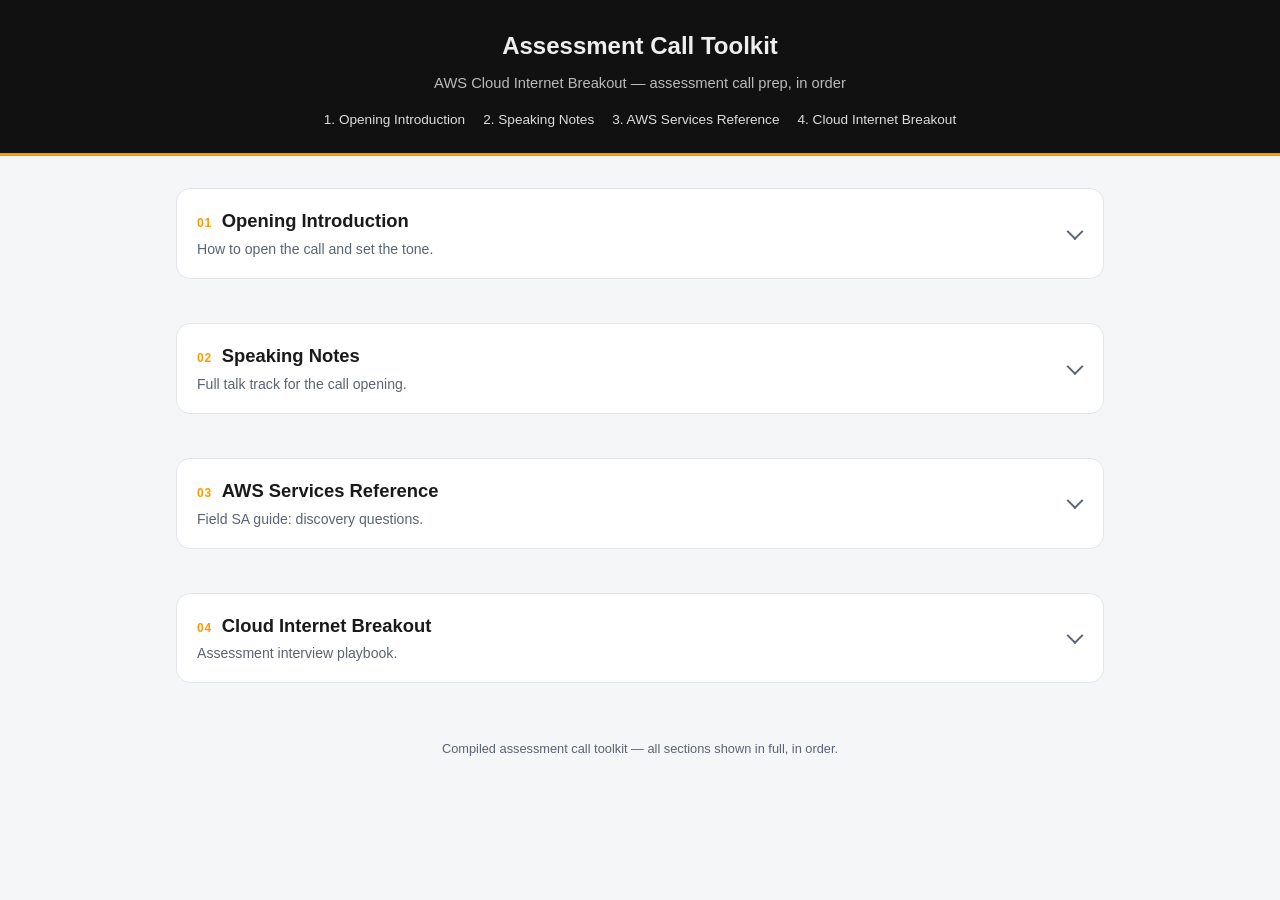
==== commit 1495757c: "Make the 4 section boxes collapsible dropdowns Switch each section from a plain header + always-visi" ====
--- a/index.html
+++ b/index.html
@@ -21,11 +21,11 @@
 
 <div class="wrap">
 
-  <section class="block" id="intro">
-    <div class="block-head">
+  <details class="block" id="intro">
+    <summary class="block-head">
       <h2><span class="block-num">01</span> Opening Introduction</h2>
       <p class="block-desc">How to open the call and set the tone.</p>
-    </div>
+    </summary>
     <div class="content-intro">
       <div class="container">
 <!-- INTRO -->
@@ -124,13 +124,13 @@
   </section>
       </div>
     </div>
-  </section>
-
-  <section class="block" id="notes">
-    <div class="block-head">
+  </details>
+
+  <details class="block" id="notes">
+    <summary class="block-head">
       <h2><span class="block-num">02</span> Speaking Notes</h2>
       <p class="block-desc">Full talk track for the call opening.</p>
-    </div>
+    </summary>
     <div class="content-notes">
       <div class="container">
 <!-- 1. SET THE STAGE -->
@@ -243,13 +243,13 @@
   </section>
       </div>
     </div>
-  </section>
-
-  <section class="block" id="aws-services">
-    <div class="block-head">
+  </details>
+
+  <details class="block" id="aws-services">
+    <summary class="block-head">
       <h2><span class="block-num">03</span> AWS Services Reference</h2>
       <p class="block-desc">Field SA guide: discovery questions.</p>
-    </div>
+    </summary>
     <div class="content-aws">
       <div class="container">
 <!-- STRATEGY -->
@@ -713,13 +713,13 @@
   </section>
       </div>
     </div>
-  </section>
-
-  <section class="block" id="breakout">
-    <div class="block-head">
+  </details>
+
+  <details class="block" id="breakout">
+    <summary class="block-head">
       <h2><span class="block-num">04</span> Cloud Internet Breakout</h2>
       <p class="block-desc">Assessment interview playbook.</p>
-    </div>
+    </summary>
     <div class="content-breakout">
       <div class="container">
 <div class="howto">
@@ -957,7 +957,7 @@
   </section>
       </div>
     </div>
-  </section>
+  </details>
 
 </div>
 
--- a/css/style.css
+++ b/css/style.css
@@ -75,9 +75,39 @@
   background: var(--card-bg);
   border: 1px solid var(--card-border);
   border-radius: 14px;
-  padding: 18px 20px;
-  margin-bottom: 18px;
-}
+  padding: 18px 52px 18px 20px;
+  margin-bottom: 0;
+  cursor: pointer;
+  list-style: none;
+  position: relative;
+  transition: border-color 0.15s ease;
+}
+
+.block-head::-webkit-details-marker { display: none; }
+
+.block-head::after {
+  content: "";
+  position: absolute;
+  top: 50%;
+  right: 22px;
+  width: 10px;
+  height: 10px;
+  border-right: 2px solid var(--page-muted);
+  border-bottom: 2px solid var(--page-muted);
+  transform: translateY(-70%) rotate(45deg);
+  transition: transform 0.15s ease;
+}
+
+.block[open] > .block-head::after {
+  transform: translateY(-30%) rotate(-135deg);
+}
+
+.block-head:hover,
+.block[open] > .block-head {
+  border-color: var(--accent);
+}
+
+.block > div[class^="content-"] { margin-top: 12px; }
 
 .block-head h2 {
   margin: 0 0 4px;
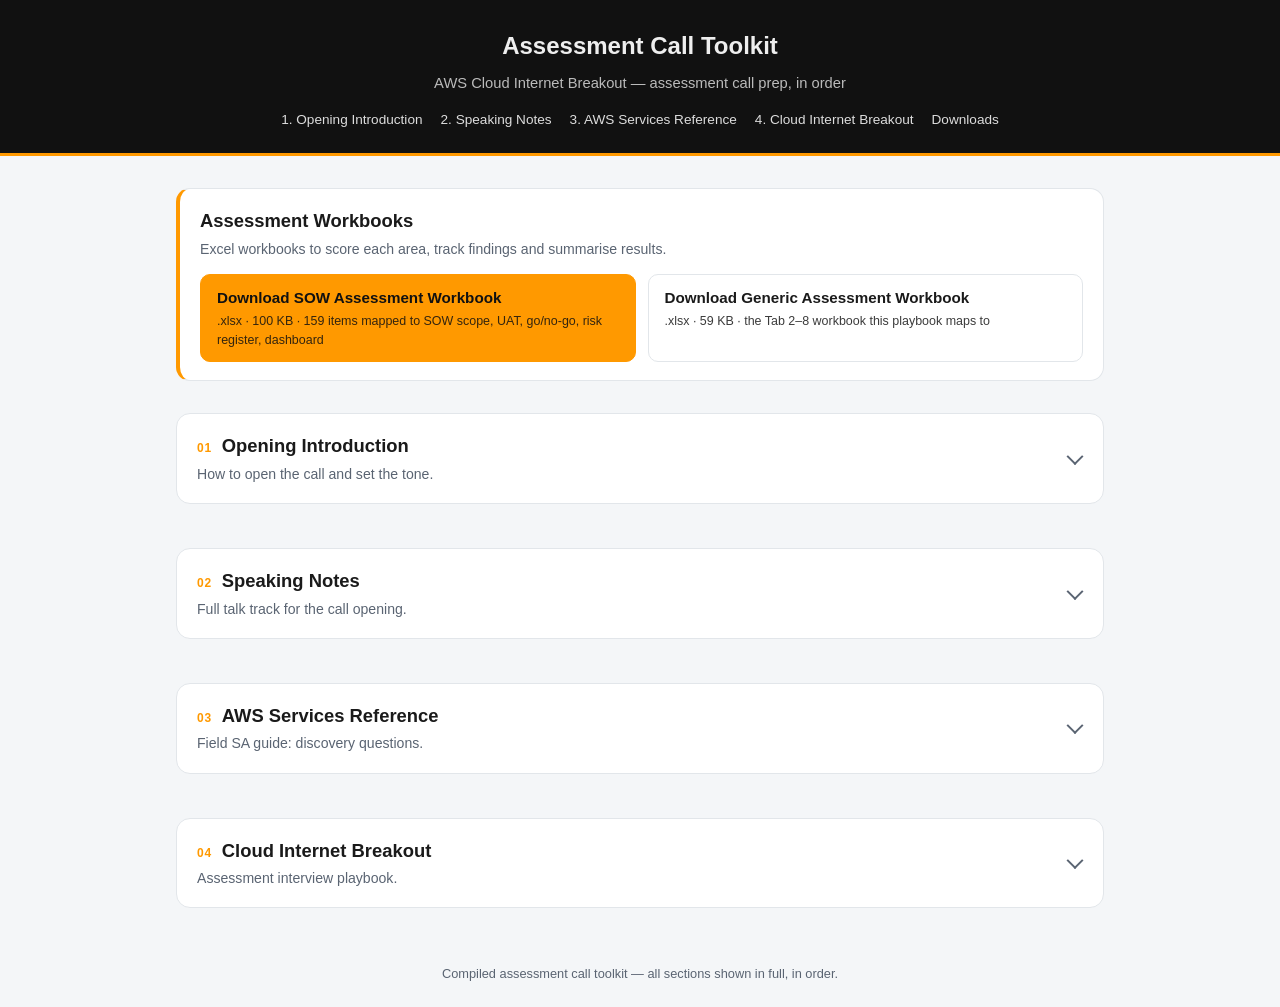
==== commit 1fa06f13: "Add download buttons for the Excel assessment workbooks Move the SOW-aligned workbook into downloads" ====
--- a/index.html
+++ b/index.html
@@ -16,10 +16,26 @@
     <a href="#notes">2. Speaking Notes</a>
     <a href="#aws-services">3. AWS Services Reference</a>
     <a href="#breakout">4. Cloud Internet Breakout</a>
+    <a href="#downloads">Downloads</a>
   </nav>
 </header>
 
 <div class="wrap">
+
+  <section class="downloads" id="downloads" aria-label="Assessment workbooks">
+    <h2>Assessment Workbooks</h2>
+    <p>Excel workbooks to score each area, track findings and summarise results.</p>
+    <div class="download-buttons">
+      <a class="btn" href="downloads/FAB_AWS_Cloud_Internet_Breakout_SOW_Assessment.xlsx" download>
+        <span class="btn-title">Download SOW Assessment Workbook</span>
+        <span class="btn-meta">.xlsx &middot; 100 KB &middot; 159 items mapped to SOW scope, UAT, go/no-go, risk register, dashboard</span>
+      </a>
+      <a class="btn btn-secondary" href="downloads/AWS_Cloud_Internet_Breakout_Assessment.xlsx" download>
+        <span class="btn-title">Download Generic Assessment Workbook</span>
+        <span class="btn-meta">.xlsx &middot; 59 KB &middot; the Tab 2&ndash;8 workbook this playbook maps to</span>
+      </a>
+    </div>
+  </section>
 
   <details class="block" id="intro">
     <summary class="block-head">
@@ -745,7 +761,16 @@
         <ul><li>Example: Do SCPs prevent disabling CloudTrail, leaving certain regions, or creating public S3 buckets?</li></ul>
       </li>
     </ul>
-    <div class="mapping"><strong>What you're mapping:</strong> [Tab 8 — Compliance &amp; Governance: Account Structure] + [Tab 4 — IAM: SCPs]</div>
+
+    <h3>Design Baseline &amp; Infrastructure as Code</h3>
+    <ul>
+      <li>What security, availability and operational requirements must the internet breakout design meet? Are they documented, and can each design decision be traced back to one?</li>
+      <li>Is there an approved high-level and low-level design with current diagrams? Who approved it, and has the deployed environment been compared against it?</li>
+      <li>Is the breakout built with Terraform or CloudFormation? Does the code cover everything — VPCs, Transit Gateway, routes, load balancers, NAT, endpoints — or were some resources created by hand?</li>
+      <li>How is IaC state stored and protected, and how are changes reviewed, approved and promoted?</li>
+      <li>Do you detect drift between the code and what is actually deployed? When was that last checked?</li>
+    </ul>
+    <div class="mapping"><strong>What you're mapping:</strong> [Tab 8 — Compliance &amp; Governance: Account Structure] + [Tab 4 — IAM: SCPs] + [SOW workbook — Architecture Review: ARC-001 to ARC-006, ARC-039 to ARC-043]</div>
     <div class="why"><strong>Why this matters first:</strong> If the foundation is shaky (no multi-account strategy, no guardrails, no centralized networking account), everything downstream is at risk. This sets the tone.</div>
   </section>
 
@@ -760,6 +785,8 @@
       <li>What's your CIDR planning approach? Any overlapping ranges? How much room for growth?</li>
       <li>Are workloads deployed across multiple Availability Zones?</li>
       <li>Do you have a dedicated Inspection VPC or Egress VPC for centralized internet breakout?</li>
+      <li>Do you use AZ IDs (not just AZ names) consistently across accounts, so subnets and appliances really line up?</li>
+      <li>How many AZs does the breakout span, and is every component — NAT, load balancer endpoints, appliances, Transit Gateway attachments — present in each?</li>
     </ul>
 
     <h3>Internet Breakout Path (THE CORE)</h3>
@@ -777,12 +804,35 @@
       <li>Are you using AWS Transit Gateway? How are route tables configured?</li>
       <li>Are there any blackhole routes for security isolation?</li>
       <li>Is route propagation enabled, or are routes managed statically?</li>
+      <li>Are there separate Transit Gateway route tables for spokes, inspection, egress and on-premises? Where does each default route point?</li>
+      <li>Is appliance mode enabled on the Transit Gateway attachment for the inspection VPC?</li>
+      <li>Are you close to any Transit Gateway limits — attachments, routes, bandwidth per attachment?</li>
+    </ul>
+
+    <h3>Internet Gateway &amp; NAT Gateway</h3>
+    <ul>
+      <li>Which VPCs have an Internet Gateway attached? Is there any IGW or public subnet in a workload VPC?</li>
+      <li>Is there one NAT Gateway per AZ with AZ-local routes? What happens to egress if one NAT Gateway fails?</li>
+      <li>Do you monitor NAT metrics such as ErrorPortAllocation and packet drops? Have you ever hit port exhaustion or per-destination connection limits?</li>
+      <li>Which egress Elastic IPs do partners or SaaS providers allow-list, and who owns that list?</li>
+      <li>Is IPv6 in use? If so, is it inspected the same way as IPv4, and is an egress-only IGW used?</li>
+    </ul>
+
+    <h3>Load Balancers (ALB / NLB / GWLB)</h3>
+    <ul>
+      <li>Where are ALB, NLB and Gateway Load Balancer used in the design, and for what — ingress, egress, inspection?</li>
+      <li>For the Gateway Load Balancer: how many endpoints per AZ, which route tables point to them, and what are the cross-zone and target-failover settings?</li>
+      <li>What are the health check protocol, port, interval and thresholds? How long does it take to detect an unhealthy appliance?</li>
+      <li>Is the client's source IP preserved through the load balancer and appliance chain? Are idle timeouts aligned across components?</li>
+      <li>Who is allowed to consume the Gateway Load Balancer endpoint service?</li>
     </ul>
 
     <h3>DNS</h3>
     <ul>
       <li>Are you using Route 53 for DNS? Private hosted zones?</li>
       <li>Is Route 53 DNS Firewall enabled to block DNS exfiltration or malicious domains?</li>
+      <li>Are Route 53 Resolver inbound and outbound endpoints deployed in at least two AZs? How is hybrid name resolution with on-premises set up, and could any forwarding loop occur?</li>
+      <li>Can workloads send DNS straight to the internet, or only through the resolver? Is outbound port 53 blocked except to approved servers?</li>
     </ul>
 
     <h3>Hybrid Connectivity</h3>
@@ -791,7 +841,18 @@
       <li>How does on-prem traffic reach the internet — through AWS or through their own breakout?</li>
     </ul>
 
-    <div class="mapping"><strong>What you're mapping:</strong> [Tab 2 — Network Architecture: ALL categories]</div>
+    <h3>Traffic Flow Validation (East-West, Return Path, Steering)</h3>
+    <ul>
+      <li>How is spoke-to-spoke (east-west) traffic handled — through Transit Gateway and inspection, or directly? Which flows are exempt from inspection, and who accepted that risk?</li>
+      <li>For each flow, does the return traffic come back through the same appliance and the same AZ? How did you verify it — flow logs, packet capture?</li>
+      <li>For inbound traffic, is the Internet Gateway edge route table used to steer traffic to inspection, or could traffic reach a workload directly?</li>
+      <li>Has anyone tested that no VPC or subnet can reach the internet without inspection? Can we see the results?</li>
+      <li>Do you use a proxy (explicit or transparent)? Is there any direct-egress path that bypasses it?</li>
+      <li>Which flows are TLS-decrypted for inspection, and which applications are excluded (certificate pinning)?</li>
+      <li>Have paths been validated with Reachability Analyzer or VPC Flow Logs, and are the results documented?</li>
+    </ul>
+
+    <div class="mapping"><strong>What you're mapping:</strong> [Tab 2 — Network Architecture: ALL categories] + [SOW workbook — Architecture Review: ARC-007 to ARC-038; Traffic Flow Validation + Traffic Flow Matrix: TRF-001 to TRF-031]</div>
     <div class="why"><strong>Pro tip:</strong> Ask them to share or screen-share their architecture diagram. If they don't have one, that's already a finding.</div>
   </section>
 
@@ -808,6 +869,21 @@
       <li>Are you inspecting BOTH egress AND ingress traffic through the firewall?</li>
     </ul>
 
+    <h3>Third-Party Appliances &amp; Integration (NVA, IPS/IDS, WAF, Proxy)</h3>
+    <ul>
+      <li>Which third-party appliances sit in the path — firewall, IPS/IDS, WAF, proxy, anything else? Which vendor, version and support status?</li>
+      <li>Are they deployed behind the Gateway Load Balancer (GENEVE) or route-based? Active-active or active-standby?</li>
+      <li>Is your appliance version supported and tested by the vendor with GENEVE? Have MTU/MSS settings been tested with large packets?</li>
+      <li>What does the appliance answer to health checks, and how does it behave under load or during a config push or upgrade?</li>
+      <li>How are instance size and licensed throughput sized against peak? Could the remaining AZ carry peak after losing one? What is the licence model, and is there a licence server dependency?</li>
+      <li>Do established sessions survive an appliance failure (HA and session sync)?</li>
+      <li>Is the inline IPS fail-open or fail-closed? Who tunes it and handles false positives?</li>
+      <li>Which applications does the WAF protect, where is it placed relative to inspection, and how are rules moved from count to block?</li>
+      <li>Are inspection services chained (for example firewall, then IPS, then proxy)? In what order, and what happens if one hop fails?</li>
+      <li>How are appliance logs sent to your SIEM, and does visibility continue during a failover?</li>
+      <li>How are appliance configuration, patching and change control managed? Is there a central manager?</li>
+    </ul>
+
     <h3>Security Groups &amp; NACLs</h3>
     <ul>
       <li>How are Security Groups managed? Is there a standard baseline?</li>
@@ -834,8 +910,8 @@
       <li>Is there end-to-end encryption, or does TLS terminate at the load balancer?</li>
     </ul>
 
-    <div class="mapping"><strong>What you're mapping:</strong> [Tab 3 — Security Controls: ALL categories]</div>
-    <div class="redflag"><strong>Key red flags to listen for:</strong> "We haven't restricted egress yet" / "Security groups are managed per team" / "We don't inspect outbound traffic"</div>
+    <div class="mapping"><strong>What you're mapping:</strong> [Tab 3 — Security Controls: ALL categories] + [SOW workbook — Third-Party Integration: TPI-001 to TPI-029]</div>
+    <div class="redflag"><strong>Key red flags to listen for:</strong> "We haven't restricted egress yet" / "Security groups are managed per team" / "We don't inspect outbound traffic" / "We've never tested the appliance failover" / "Nobody has defined fail-open or fail-closed"</div>
   </section>
 
   <!-- LAYER 3 -->
@@ -914,6 +990,54 @@
     <div class="mapping"><strong>What you're mapping:</strong> [Tab 7 — Incident Response]</div>
   </section>
 
+  <!-- LAYER 6A -->
+  <section class="panel" data-tab="layer6a">
+    <h2 class="panel-title">Layer 6A — High Availability &amp; Resilience</h2>
+    <p class="prompt">"Let's talk about what happens when part of this internet breakout path fails."</p>
+
+    <h3>Multi-AZ &amp; Single Points of Failure</h3>
+    <ul>
+      <li>Could you lose one AZ and still carry full peak load? Has that been tested or only calculated?</li>
+      <li>Are there single points of failure — Elastic IPs, DNS, licence or management servers, configuration sync, identity providers?</li>
+      <li>Do appliances use Auto Scaling with health checks and automatic replacement?</li>
+    </ul>
+
+    <h3>Failure Scenarios</h3>
+    <p>Walk me through what happens, and how long recovery takes, if:</p>
+    <ul>
+      <li>a single appliance instance fails</li>
+      <li>all appliances in one AZ fail</li>
+      <li>a Gateway Load Balancer endpoint or a NAT Gateway fails</li>
+      <li>an entire AZ is impaired</li>
+      <li>a licence, management or threat-feed server becomes unreachable</li>
+      <li>What is your target recovery time for internet connectivity? Is behaviour fail-open or fail-closed, and has that been formally accepted?</li>
+    </ul>
+
+    <h3>Route Convergence &amp; Stateful Sessions</h3>
+    <ul>
+      <li>When routes change or Direct Connect / VPN fails over, how long until traffic converges? Measured or assumed?</li>
+      <li>What happens to established sessions during a failover — reset, dropped, or preserved? What about long-lived sessions such as databases and SSH?</li>
+      <li>Is failback automatic or manual? Is there any risk of route flapping?</li>
+    </ul>
+
+    <h3>Asymmetric Routing</h3>
+    <ul>
+      <li>Is there any situation where forward and return traffic could use different AZs or appliances — failover, cross-zone load balancing, appliance mode off, Direct Connect plus VPN?</li>
+      <li>How would you detect it? Do you alert on dropped invalid-state traffic?</li>
+    </ul>
+
+    <h3>Failover Testing &amp; UAT</h3>
+    <ul>
+      <li>Have failover tests been run in this environment? Which scenarios, and what were the results? (AWS Fault Injection Service or manual)</li>
+      <li>Which failover scenarios and pass/fail criteria does FAB want covered in UAT, and who signs off?</li>
+      <li>Do runbooks and alarms exist for each failure mode? Is capacity tested with one AZ down at peak?</li>
+      <li>Can a failed appliance or configuration be rebuilt quickly from IaC, images and backed-up configuration?</li>
+    </ul>
+
+    <div class="mapping"><strong>What you're mapping:</strong> [SOW workbook — HA &amp; Resilience: HAR-001 to HAR-029] + [UAT Failover Scenarios: UAT-001 to UAT-016]</div>
+    <div class="redflag"><strong>Key red flags to listen for:</strong> "We've never tested a failover" / "Recovery time isn't defined" / "It should fail over automatically" (without evidence)</div>
+  </section>
+
   <!-- LAYER 7 -->
   <section class="panel" data-tab="layer7">
     <h2 class="panel-title">Layer 7 — Compliance &amp; Governance</h2>
@@ -929,6 +1053,47 @@
     <div class="mapping"><strong>What you're mapping:</strong> [Tab 8 — Compliance &amp; Governance]</div>
   </section>
 
+  <!-- LAYER 8 -->
+  <section class="panel" data-tab="layer8">
+    <h2 class="panel-title">Layer 8 — Migration &amp; Cutover Readiness</h2>
+    <p class="prompt">"Finally, let's talk about how you get from where you are today to production on this design."</p>
+
+    <h3>Strategy &amp; Switchover</h3>
+    <ul>
+      <li>Is the migration big-bang or phased — by VPC, application or environment? Is there a pilot workload first?</li>
+      <li>What does the current internet path look like, and what exactly changes for traffic in the target design?</li>
+      <li>Is the switchover sequence documented step by step, with owners and timings? Has it been rehearsed?</li>
+      <li>What are peak traffic and connection baselines, and has the target path been load tested at peak plus headroom?</li>
+    </ul>
+
+    <h3>Rollback</h3>
+    <ul>
+      <li>Is there a documented rollback procedure? How long does it take, and has it been rehearsed?</li>
+      <li>What objective triggers would make you roll back, and who has the authority to decide?</li>
+      <li>How will you confirm service is restored after a rollback?</li>
+      <li>Is there a point of no return — for example decommissioning the old path or changing DNS or Elastic IPs?</li>
+    </ul>
+
+    <h3>Dependencies &amp; Black-Hole Windows</h3>
+    <ul>
+      <li>During route switchover, could traffic be black-holed? How long is that window, and how is it reduced (DNS TTL, BGP convergence, connection draining)?</li>
+      <li>How will established and long-lived sessions be handled during the switch?</li>
+      <li>Have new egress IPs been allow-listed with every partner and SaaS provider? Who owns that, and what are the lead times?</li>
+      <li>What else must be ready — DNS changes, certificates, licences, identity, monitoring, firewall rule migration?</li>
+    </ul>
+
+    <h3>Go / No-Go &amp; Readiness</h3>
+    <ul>
+      <li>What criteria would make you say no-go? Which are blocking, and who makes the decision?</li>
+      <li>Is security sign-off complete, and are remaining risks formally accepted?</li>
+      <li>Are the support model, runbooks and on-call rota ready? Is there a hypercare period and a post-cutover validation plan?</li>
+      <li>What change approvals and freeze windows apply?</li>
+    </ul>
+
+    <div class="mapping"><strong>What you're mapping:</strong> [SOW workbook — Migration &amp; Cutover: MIG-001 to MIG-027] + [Go-NoGo Criteria: GNG-001 to GNG-023]</div>
+    <div class="redflag"><strong>Key red flags to listen for:</strong> "Rollback hasn't been tested" / "We'll switch everything over in one weekend" / "Nobody owns the allow-list" / "We haven't defined go/no-go criteria"</div>
+  </section>
+
   <!-- CLOSING -->
   <section class="panel" data-tab="closing">
     <h2 class="panel-title">Closing the Conversation</h2>
@@ -937,6 +1102,9 @@
       <li>"Based on what we've discussed, I'll document our findings in the assessment workbook and score each area."</li>
       <li>"We'll provide you with a RAG-rated view — Red for critical gaps, Amber for partial implementation, Green for areas that meet best practices."</li>
       <li>"The deliverable will include specific remediation recommendations with owners and target dates."</li>
+      <li>"Each finding will come with evidence, impact, risk rating, recommendation, dependency and owner, and we'll record your review comments as we go."</li>
+      <li>"To validate what we heard, we'll need to see: architecture diagrams, Terraform/CloudFormation code, Transit Gateway and route table configuration, appliance configurations, flow logs, and any UAT or cutover plans."</li>
+      <li>"Who on your side owns the third-party appliances, and can we speak to the vendor contacts?"</li>
       <li>"Are there any areas we didn't cover that you'd like us to assess?"</li>
     </ul>
   </section>
@@ -944,16 +1112,20 @@
   <!-- QUICK REFERENCE -->
   <section class="panel" data-tab="quickref">
     <h2 class="panel-title">Quick Reference — Assessment Flow</h2>
+    <div class="table-scroll">
     <table class="flow-table">
-      <tbody><tr><td>Layer 0: Foundation</td><td>Account Structure, Control Tower, SCPs, Guardrails</td></tr>
-      <tr><td>Layer 1: Network</td><td>VPC Design, Internet Breakout Path, Transit Gateway, DNS</td></tr>
-      <tr><td>Layer 2: Security</td><td>Network Firewall, SGs, NACLs, WAF, Egress Filtering</td></tr>
+      <tbody><tr><td>Layer 0: Foundation</td><td>Account Structure, Control Tower, SCPs, Guardrails, Design Baseline &amp; IaC</td></tr>
+      <tr><td>Layer 1: Network</td><td>VPC Design, Internet Breakout Path, Transit Gateway, IGW/NAT, ALB/NLB/GWLB, DNS, Traffic Flows &amp; Return Path</td></tr>
+      <tr><td>Layer 2: Security</td><td>Network Firewall, Third-Party Appliances (NVA, IPS/IDS, Proxy), SGs, NACLs, WAF, Egress Filtering</td></tr>
       <tr><td>Layer 3: Identity</td><td>IAM, MFA, SSO, Secrets, Least Privilege</td></tr>
       <tr><td>Layer 4: Data</td><td>Encryption, KMS, S3 Security, Backup</td></tr>
       <tr><td>Layer 5: Monitoring</td><td>CloudTrail, GuardDuty, Security Hub, Flow Logs, Config</td></tr>
       <tr><td>Layer 6: Incident Resp</td><td>IR Plan, Runbooks, Forensics, Containment, Recovery</td></tr>
+      <tr><td>Layer 6A: HA &amp; Resilience</td><td>Multi-AZ, Failure Scenarios, Convergence, Asymmetric Routing, UAT</td></tr>
       <tr><td>Layer 7: Compliance</td><td>CIS Benchmark, Well-Architected, Tagging, Audit</td></tr>
+      <tr><td>Layer 8: Cutover</td><td>Migration Strategy, Rollback, Black-Hole Windows, Go/No-Go</td></tr>
     </tbody></table>
+    </div>
   </section>
       </div>
     </div>
--- a/css/style.css
+++ b/css/style.css
@@ -68,6 +68,52 @@
 
 .wrap { max-width: 960px; margin: 0 auto; padding: 32px 16px 48px; }
 
+.downloads {
+  background: var(--card-bg);
+  border: 1px solid var(--card-border);
+  border-left: 4px solid var(--accent);
+  border-radius: 14px;
+  padding: 18px 20px;
+  margin-bottom: 32px;
+  scroll-margin-top: 16px;
+}
+
+.downloads h2 { margin: 0 0 4px; font-size: 1.15rem; }
+.downloads p { margin: 0 0 14px; color: var(--page-muted); font-size: 0.88rem; }
+
+.download-buttons { display: flex; flex-wrap: wrap; gap: 12px; }
+
+.btn {
+  display: flex;
+  flex-direction: column;
+  gap: 2px;
+  flex: 1 1 280px;
+  padding: 12px 16px;
+  border-radius: 10px;
+  background: var(--accent);
+  color: #111;
+  text-decoration: none;
+  border: 1px solid var(--accent);
+  transition: transform 0.15s ease, box-shadow 0.15s ease;
+}
+
+.btn:hover, .btn:focus-visible {
+  transform: translateY(-2px);
+  box-shadow: 0 6px 16px rgba(0,0,0,0.15);
+  outline: none;
+}
+
+.btn-title { font-weight: 700; font-size: 0.95rem; }
+.btn-meta { font-size: 0.78rem; opacity: 0.85; }
+
+.btn-secondary {
+  background: transparent;
+  color: var(--page-fg);
+  border-color: var(--card-border);
+}
+
+.btn-secondary:hover, .btn-secondary:focus-visible { border-color: var(--accent); }
+
 .block { margin-bottom: 44px; scroll-margin-top: 16px; }
 .block:last-child { margin-bottom: 0; }
 
@@ -113,8 +159,11 @@
   margin: 0 0 4px;
   font-size: 1.15rem;
   display: flex;
+  flex-wrap: wrap;
   align-items: baseline;
-  gap: 10px;
+  gap: 6px 10px;
+  min-width: 0;
+  overflow-wrap: break-word;
 }
 
 .block-num {
@@ -136,6 +185,33 @@
   font-size: 0.8rem;
   padding: 8px 16px calc(24px + env(safe-area-inset-bottom, 0px));
 }
+
+@media (max-width: 480px) {
+  .wrap { padding: 24px 12px 40px; }
+  .block-head { padding: 16px 44px 16px 16px; }
+  .block-head::after { right: 18px; }
+  .block-head h2 { font-size: 1.05rem; }
+  .content-intro .container,
+  .content-notes .container,
+  .content-aws .container,
+  .content-breakout .container {
+    padding: 14px 14px 18px;
+  }
+  .content-intro section.panel,
+  .content-notes section.panel,
+  .content-aws section.panel,
+  .content-breakout section.panel {
+    padding: 12px 14px;
+  }
+  .content-intro .panel-title-row {
+    flex-direction: column;
+    align-items: flex-start;
+    gap: 4px;
+  }
+}
+
+.table-scroll { overflow-x: auto; margin-top: 10px; }
+.table-scroll .flow-table { margin-top: 0; min-width: 480px; }
 
 /* ================================================================
    Content styles below are scoped per section (.content-intro,
